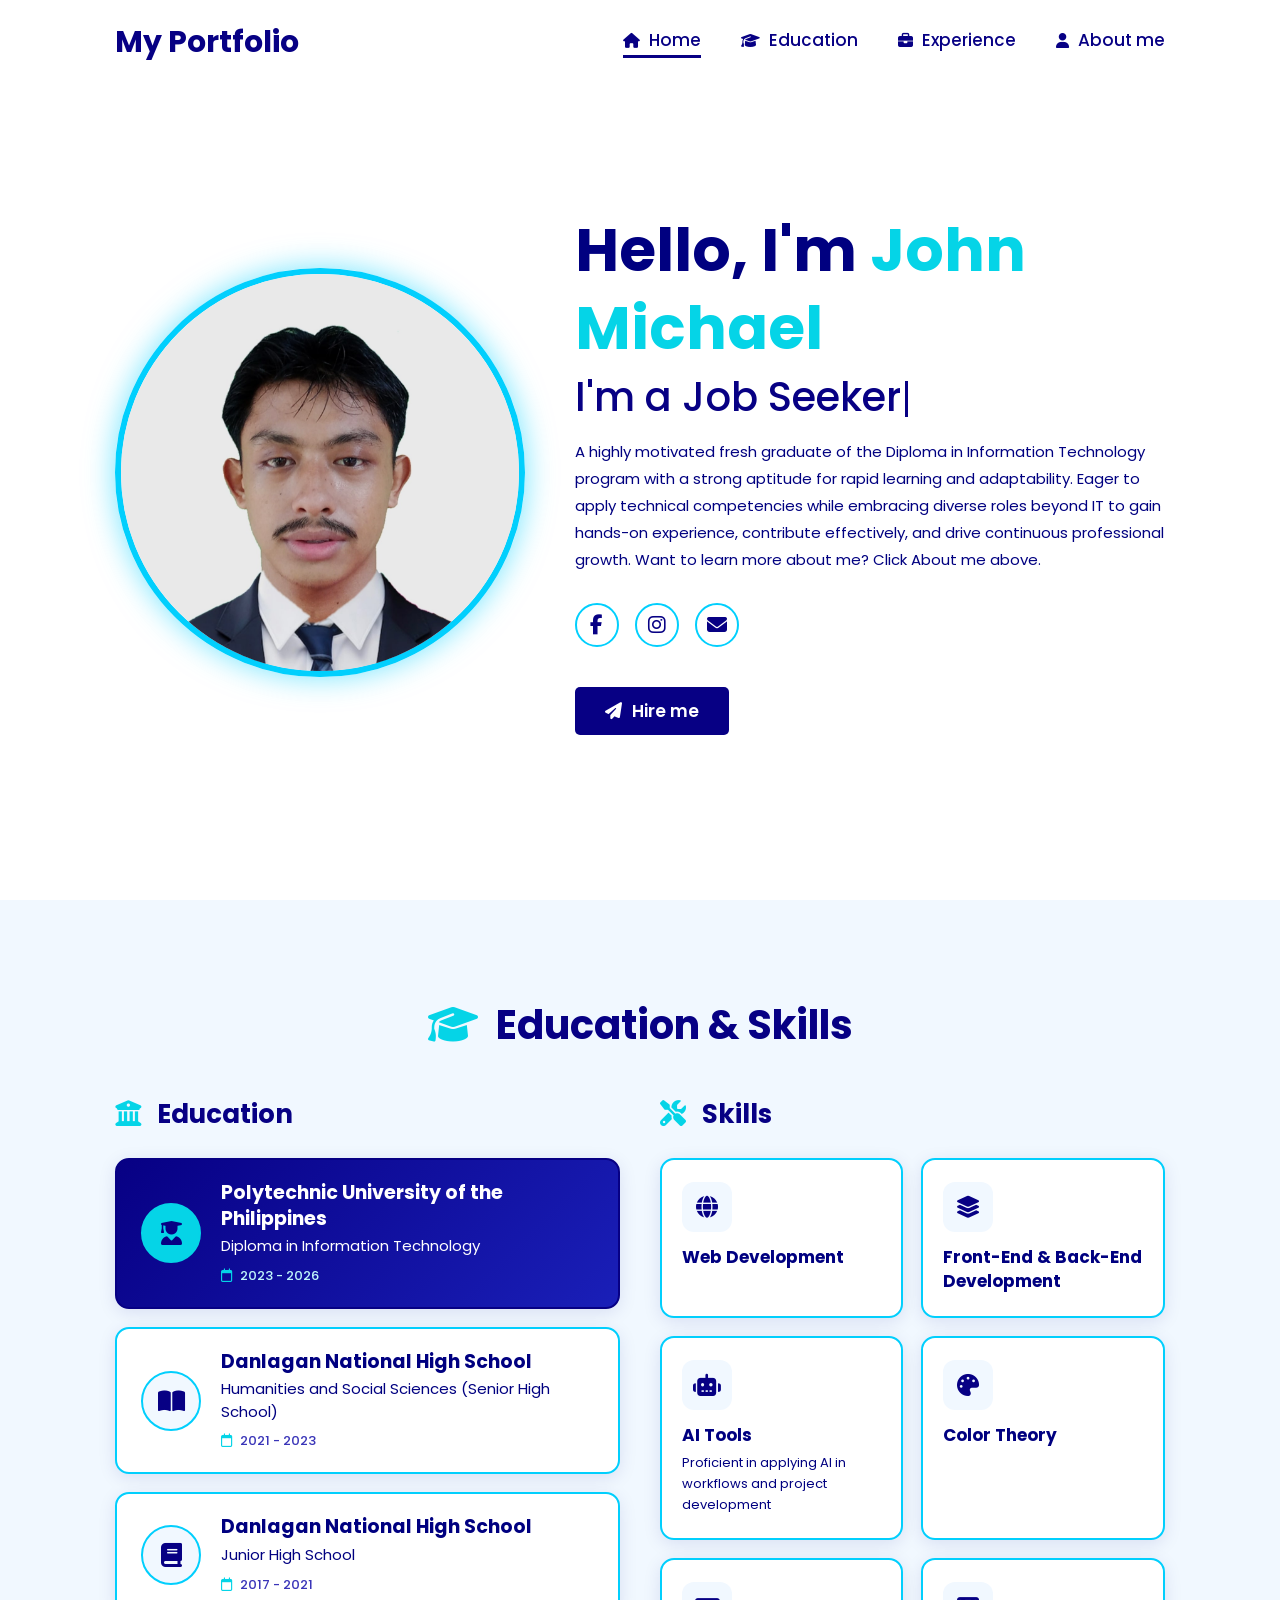
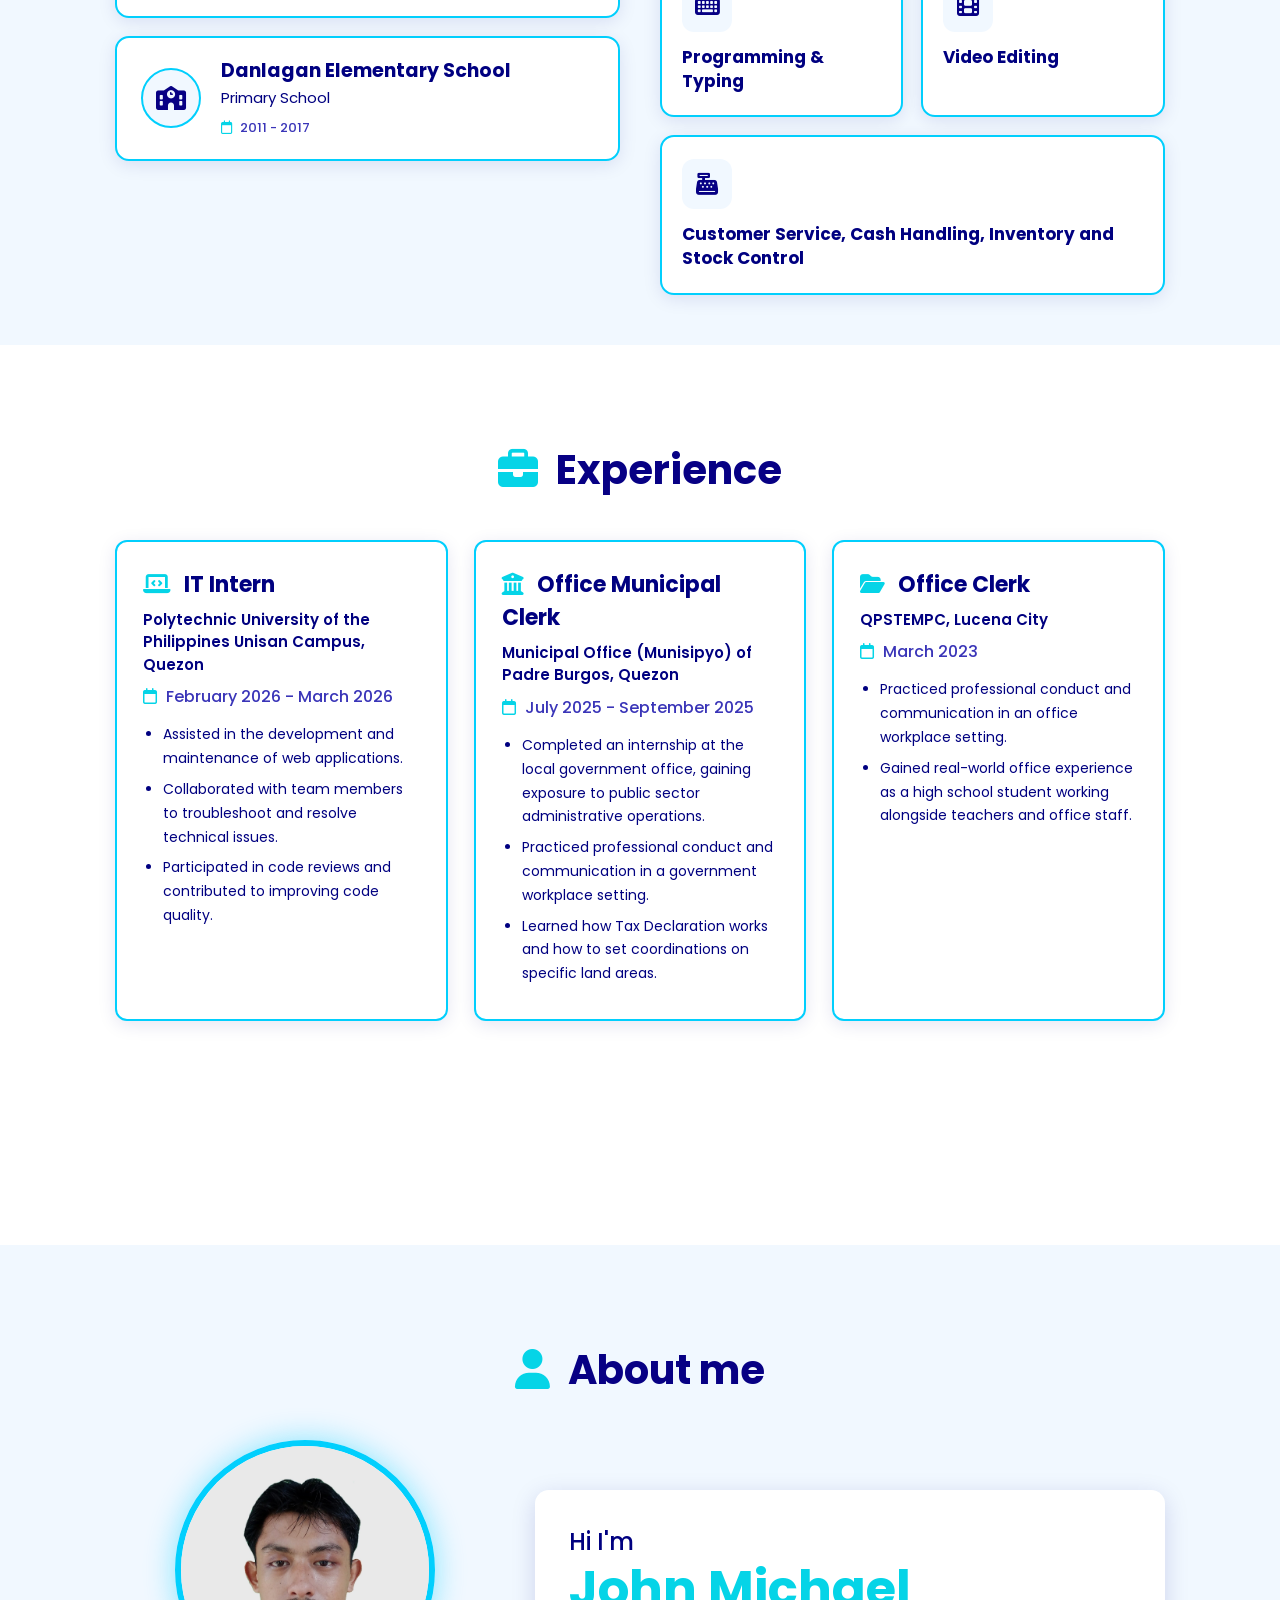
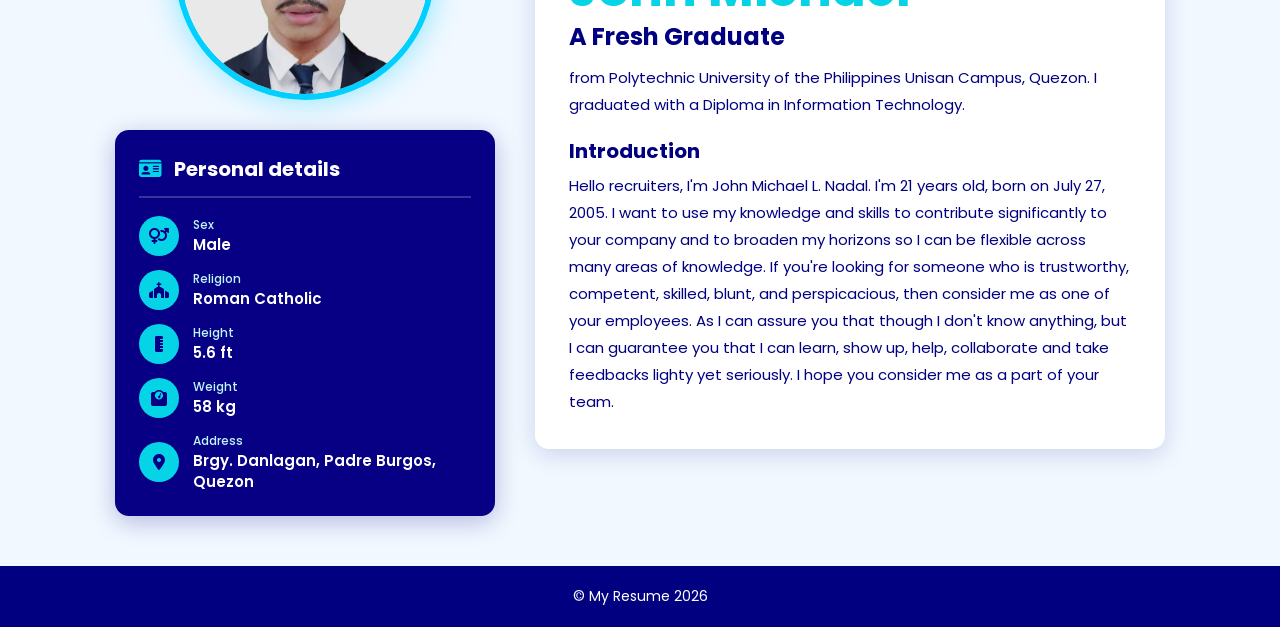
==== index.html @ 3a0de30f "Update resume" ====
<!DOCTYPE html>
<html lang="en">
<head>
    <meta charset="UTF-8">
    <meta name="viewport" content="width=device-width, initial-scale=1.0">
    <meta name="description" content="Resume and portfolio of John Michael L. Nadal, Diploma in Information Technology graduate.">
    <title>John Michael Nadal | Resume</title>
    <link rel="stylesheet" href="https://cdnjs.cloudflare.com/ajax/libs/font-awesome/6.7.2/css/all.min.css">
    <link rel="stylesheet" href="resume.css">
</head>
<body>
    <header id="header">
        <a href="#home" class="logo">My Portfolio</a>
        <button class="menu-toggle" id="menuToggle" type="button" aria-label="Toggle navigation" aria-expanded="false" aria-controls="nav">
            <i class="fa-solid fa-bars"></i>
        </button>
        <nav id="nav">
            <a href="#home" class="active"><i class="fa-solid fa-house"></i> Home</a>
            <a href="#education"><i class="fa-solid fa-graduation-cap"></i> Education</a>
            <a href="#experience"><i class="fa-solid fa-briefcase"></i> Experience</a>
            <a href="#about"><i class="fa-solid fa-user"></i> About me</a>
        </nav>
    </header>

    <main>
        <section id="home" class="resume">
            <div class="home-img">
                <img src="Michael.jpg" alt="Portrait of John Michael Nadal">
            </div>
            <div class="home-content">
                <h1>Hello, I'm <span>John Michael</span></h1>
                <h3 class="typing-text">I'm a <span id="typed"></span><span class="cursor"></span></h3>
                <p>A highly motivated fresh graduate of the Diploma in Information Technology program with a strong aptitude for rapid learning and adaptability. Eager to apply technical competencies while embracing diverse roles beyond IT to gain hands-on experience, contribute effectively, and drive continuous professional growth. Want to learn more about me? Click About me above.</p>
                <div class="social-icons">
                    <a href="#" aria-label="Facebook"><i class="fa-brands fa-facebook-f"></i></a>
                    <a href="#" aria-label="Instagram"><i class="fa-brands fa-instagram"></i></a>
                    <a href="https://mail.google.com/mail/?view=cm&to=michaelnadal27rocket@gmail.com" target="_blank" rel="noopener" aria-label="Email"><i class="fa-solid fa-envelope"></i></a>
                </div>
                <a href="https://mail.google.com/mail/?view=cm&to=michaelnadal27rocket@gmail.com" target="_blank" rel="noopener" class="btn"><i class="fa-solid fa-paper-plane"></i> Hire me</a>
            </div>
        </section>

        <section id="education" class="education">
            <h2 class="section-title reveal"><i class="fa-solid fa-graduation-cap"></i> Education &amp; Skills</h2>
            <div class="edu-skills">
                <div class="edu-col">
                    <h3 class="col-title reveal"><i class="fa-solid fa-building-columns"></i> Education</h3>
                    <div class="edu-list">
                        <article class="edu-card featured reveal">
                            <div class="edu-icon"><i class="fa-solid fa-user-graduate"></i></div>
                            <div class="edu-info">
                                <h4>Polytechnic University of the Philippines</h4>
                                <p>Diploma in Information Technology</p>
                                <span class="date"><i class="fa-regular fa-calendar"></i> 2023 - 2026</span>
                            </div>
                        </article>
                        <article class="edu-card reveal">
                            <div class="edu-icon"><i class="fa-solid fa-book-open"></i></div>
                            <div class="edu-info">
                                <h4>Danlagan National High School</h4>
                                <p>Humanities and Social Sciences (Senior High School)</p>
                                <span class="date"><i class="fa-regular fa-calendar"></i> 2021 - 2023</span>
                            </div>
                        </article>
                        <article class="edu-card reveal">
                            <div class="edu-icon"><i class="fa-solid fa-book"></i></div>
                            <div class="edu-info">
                                <h4>Danlagan National High School</h4>
                                <p>Junior High School</p>
                                <span class="date"><i class="fa-regular fa-calendar"></i> 2017 - 2021</span>
                            </div>
                        </article>
                        <article class="edu-card reveal">
                            <div class="edu-icon"><i class="fa-solid fa-school"></i></div>
                            <div class="edu-info">
                                <h4>Danlagan Elementary School</h4>
                                <p>Primary School</p>
                                <span class="date"><i class="fa-regular fa-calendar"></i> 2011 - 2017</span>
                            </div>
                        </article>
                    </div>
                </div>
                <div class="skill-col">
                    <h3 class="col-title reveal"><i class="fa-solid fa-screwdriver-wrench"></i> Skills</h3>
                    <div class="skill-grid">
                        <div class="skill-card reveal">
                            <div class="skill-icon"><i class="fa-solid fa-globe"></i></div>
                            <div><h4>Web Development</h4></div>
                        </div>
                        <div class="skill-card reveal">
                            <div class="skill-icon"><i class="fa-solid fa-layer-group"></i></div>
                            <div><h4>Front-End &amp; Back-End Development</h4></div>
                        </div>
                        <div class="skill-card reveal">
                            <div class="skill-icon"><i class="fa-solid fa-robot"></i></div>
                            <div><h4>AI Tools</h4><p>Proficient in applying AI in workflows and project development</p></div>
                        </div>
                        <div class="skill-card reveal">
                            <div class="skill-icon"><i class="fa-solid fa-palette"></i></div>
                            <div><h4>Color Theory</h4></div>
                        </div>
                        <div class="skill-card reveal">
                            <div class="skill-icon"><i class="fa-solid fa-keyboard"></i></div>
                            <div><h4>Programming &amp; Typing</h4></div>
                        </div>
                        <div class="skill-card reveal">
                            <div class="skill-icon"><i class="fa-solid fa-film"></i></div>
                            <div><h4>Video Editing</h4></div>
                        </div>
                        <div class="skill-card wide reveal">
                            <div class="skill-icon"><i class="fa-solid fa-cash-register"></i></div>
                            <div><h4>Customer Service, Cash Handling, Inventory and Stock Control</h4></div>
                        </div>
                    </div>
                </div>
            </div>
        </section>

        <section id="experience" class="experience">
            <h2 class="section-title reveal"><i class="fa-solid fa-briefcase"></i> Experience</h2>
            <div class="job-grid">
                <article class="job reveal">
                    <h3><i class="fa-solid fa-laptop-code"></i> IT Intern</h3>
                    <p class="place">Polytechnic University of the Philippines Unisan Campus, Quezon</p>
                    <p class="date"><i class="fa-regular fa-calendar"></i> February 2026 - March 2026</p>
                    <ul>
                        <li>Assisted in the development and maintenance of web applications.</li>
                        <li>Collaborated with team members to troubleshoot and resolve technical issues.</li>
                        <li>Participated in code reviews and contributed to improving code quality.</li>
                    </ul>
                </article>
                <article class="job reveal">
                    <h3><i class="fa-solid fa-building-columns"></i> Office Municipal Clerk</h3>
                    <p class="place">Municipal Office (Munisipyo) of Padre Burgos, Quezon</p>
                    <p class="date"><i class="fa-regular fa-calendar"></i> July 2025 - September 2025</p>
                    <ul>
                        <li>Completed an internship at the local government office, gaining exposure to public sector administrative operations.</li>
                        <li>Practiced professional conduct and communication in a government workplace setting.</li>
                        <li>Learned how Tax Declaration works and how to set coordinations on specific land areas.</li>
                    </ul>
                </article>
                <article class="job reveal">
                    <h3><i class="fa-solid fa-folder-open"></i> Office Clerk</h3>
                    <p class="place">QPSTEMPC, Lucena City</p>
                    <p class="date"><i class="fa-regular fa-calendar"></i> March 2023</p>
                    <ul>
                        <li>Practiced professional conduct and communication in an office workplace setting.</li>
                        <li>Gained real-world office experience as a high school student working alongside teachers and office staff.</li>
                    </ul>
                </article>
            </div>
        </section>

        <section id="about" class="about">
            <h2 class="section-title reveal"><i class="fa-solid fa-user"></i> About me</h2>
            <div class="about-container">
                <div class="about-side reveal">
                    <img src="Michael.jpg" alt="John Michael Nadal">
                    <div class="details">
                        <h4><i class="fa-solid fa-id-card"></i> Personal details</h4>
                        <ul class="detail-list">
                            <li><span class="d-icon"><i class="fa-solid fa-venus-mars"></i></span><span class="d-text"><span class="label">Sex</span><span class="value">Male</span></span></li>
                            <li><span class="d-icon"><i class="fa-solid fa-church"></i></span><span class="d-text"><span class="label">Religion</span><span class="value">Roman Catholic</span></span></li>
                            <li><span class="d-icon"><i class="fa-solid fa-ruler-vertical"></i></span><span class="d-text"><span class="label">Height</span><span class="value">5.6 ft</span></span></li>
                            <li><span class="d-icon"><i class="fa-solid fa-weight-scale"></i></span><span class="d-text"><span class="label">Weight</span><span class="value">58 kg</span></span></li>
                            <li><span class="d-icon"><i class="fa-solid fa-location-dot"></i></span><span class="d-text"><span class="label">Address</span><span class="value">Brgy. Danlagan, Padre Burgos, Quezon</span></span></li>
                        </ul>
                    </div>
                </div>
                <div class="info-box reveal">
                    <h2>Hi I'm</h2>
                    <h1>John Michael</h1>
                    <h3>A Fresh Graduate</h3>
                    <p>from Polytechnic University of the Philippines Unisan Campus, Quezon. I graduated with a Diploma in Information Technology.</p>
                    <h4>Introduction</h4>
                    <p>Hello recruiters, I'm John Michael L. Nadal. I'm 21 years old, born on July 27, 2005. I want to use my knowledge and skills to contribute significantly to your company and to broaden my horizons so I can be flexible across many areas of knowledge. If you're looking for someone who is trustworthy, competent, skilled, blunt, and perspicacious, then consider me as one of your employees. As I can assure you that though I don't know anything, but I can guarantee you that I can learn, show up, help, collaborate and take feedbacks lighty yet seriously. I hope you consider me as a part of your team.</p>
                </div>
            </div>
        </section>
    </main>

    <footer>
        <p>&copy; My Resume 2026</p>
    </footer>

    <button class="to-top" id="toTop" type="button" aria-label="Back to top"><i class="fa-solid fa-arrow-up"></i></button>

    <script src="index.js"></script>
</body>
</html>
---- resume.css ----
@import url('https://fonts.googleapis.com/css2?family=Poppins:ital,wght@0,400;0,500;0,600;0,700;1,400&display=swap');

:root {
    --navy: #070084;
    --text: navy;
    --cyan: #05d4e7;
    --ring: #01cffd;
    --white: #fff;
    --soft: #f1f8ff;
    --header-h: 7.5rem;
}

* {
    margin: 0;
    padding: 0;
    box-sizing: border-box;
    text-decoration: none;
    outline: none;
    font-family: 'Poppins', sans-serif;
}

html {
    font-size: 62.5%;
    scroll-behavior: smooth;
}

body {
    width: 100%;
    min-height: 100vh;
    overflow-x: hidden;
    background: var(--white);
    color: var(--text);
    font-size: 1.6rem;
}

img {
    max-width: 100%;
    display: block;
}

a:focus-visible,
button:focus-visible {
    outline: 3px solid var(--cyan);
    outline-offset: 3px;
}

header {
    position: fixed;
    top: 0;
    left: 0;
    width: 100%;
    padding: 2rem 9%;
    background: transparent;
    display: flex;
    justify-content: space-between;
    align-items: center;
    z-index: 100;
    transition: background 0.4s ease, box-shadow 0.4s ease, padding 0.4s ease;
}

header.scrolled {
    background: rgba(255, 255, 255, 0.92);
    backdrop-filter: blur(8px);
    -webkit-backdrop-filter: blur(8px);
    box-shadow: 0 2px 18px rgba(7, 0, 132, 0.15);
    padding: 1.4rem 9%;
}

.logo {
    color: var(--navy);
    font-size: 3rem;
    font-weight: 700;
    cursor: pointer;
    transition: transform 0.5s ease;
}

.logo:hover {
    transform: scale(1.1);
}

nav {
    display: flex;
    align-items: center;
}

nav a {
    font-size: 1.7rem;
    font-weight: 500;
    color: var(--navy);
    margin-left: 4rem;
    padding-bottom: 0.2rem;
    border-bottom: 3px solid transparent;
    transition: border-color 0.3s ease, color 0.3s ease, transform 0.3s ease;
}

nav a i {
    margin-right: 0.5rem;
    font-size: 1.5rem;
}

nav a:hover,
nav a.active {
    color: var(--navy);
    border-bottom: 3px solid var(--navy);
}

nav a:hover {
    transform: translateY(-2px);
}

.menu-toggle {
    display: none;
    background: transparent;
    border: 0.2rem solid var(--ring);
    border-radius: 0.8rem;
    width: 4.6rem;
    height: 4.6rem;
    font-size: 2.2rem;
    color: var(--navy);
    cursor: pointer;
    transition: background 0.3s ease, color 0.3s ease;
}

.menu-toggle i {
    font-family: 'Font Awesome 6 Free';
    font-weight: 900;
}

.menu-toggle:hover {
    background: var(--navy);
    color: var(--white);
}

section {
    padding: 5rem 9%;
    min-height: 100vh;
}

main section:not(.resume) {
    padding-top: calc(var(--header-h) + 2rem);
}

.section-title {
    font-size: 4rem;
    font-weight: 700;
    color: var(--navy);
    text-align: center;
    margin-bottom: 4rem;
}

.section-title i {
    color: var(--cyan);
    margin-right: 1rem;
}

.resume {
    display: flex;
    justify-content: center;
    align-items: center;
    gap: 5rem;
    background: var(--white);
    padding-top: calc(var(--header-h) + 2rem);
}

.resume .home-content h1 {
    font-size: 6rem;
    font-weight: 700;
    line-height: 1.3;
}

.resume .home-content h1 span {
    color: var(--cyan);
}

.home-content h3 {
    font-size: 4rem;
    font-weight: 500;
    margin-bottom: 1.1rem;
}

.home-content p {
    font-size: 1.5rem;
    line-height: 1.8;
    max-width: 60rem;
}

.home-content,
.home-img {
    animation: fadeUp 1s ease both;
}

.home-img {
    border-radius: 50%;
    flex-shrink: 0;
}

.home-img img {
    width: 32vw;
    max-width: 42rem;
    min-width: 22rem;
    aspect-ratio: 1 / 1;
    object-fit: cover;
    border-radius: 50%;
    border: 0.6rem solid var(--ring);
    box-shadow: 0 0 3rem rgba(1, 207, 253, 0.55);
    cursor: pointer;
    animation: float 4s ease-in-out infinite;
    transition: box-shadow 0.3s ease, transform 0.3s ease;
}

.home-img img:hover {
    box-shadow: 0 0 5rem rgba(7, 0, 132, 0.55);
}

.social-icons a {
    display: inline-flex;
    justify-content: center;
    align-items: center;
    width: 4.4rem;
    height: 4.4rem;
    background-color: transparent;
    border: 0.2rem solid var(--ring);
    font-size: 2rem;
    border-radius: 50%;
    margin: 3rem 1.2rem 3rem 0;
    transition: 0.3s ease;
    color: var(--navy);
}

.social-icons a:hover {
    background-color: var(--navy);
    color: var(--white);
    border: 0.2rem solid var(--navy);
    transform: scale(1.2);
}

.btn {
    display: inline-block;
    padding: 1.1rem 3rem;
    background: var(--navy);
    color: var(--white);
    font-size: 1.7rem;
    font-weight: 600;
    cursor: pointer;
    border-radius: 0.5rem;
    margin-top: 1rem;
    transition: 0.3s ease;
}

.btn i {
    margin-right: 0.6rem;
}

.btn:hover {
    background: var(--cyan);
    color: var(--navy);
    transform: scale(1.08);
}

.typing-text {
    font-size: 3.4rem;
    color: var(--navy);
    font-weight: 600;
    min-height: 5.2rem;
}

.typing-text span {
    color: var(--navy);
    font: inherit;
}

.typing-text .cursor {
    display: inline-block;
    width: 3px;
    height: 0.9em;
    margin-left: 4px;
    vertical-align: middle;
    background: var(--navy);
    animation: blink 0.7s steps(1) infinite;
}

.education {
    background: var(--soft);
}

.date {
    margin-top: 0.8rem;
    color: #3a35b8;
    font-weight: 500;
}

.date i {
    margin-right: 0.5rem;
    color: var(--cyan);
}

.edu-skills {
    display: grid;
    grid-template-columns: 1fr 1fr;
    gap: 4rem;
    max-width: 120rem;
    margin: 0 auto;
    align-items: start;
}

.col-title {
    font-size: 2.6rem;
    margin-bottom: 2.4rem;
    color: var(--navy);
}

.col-title i {
    color: var(--cyan);
    margin-right: 1rem;
}

.edu-list {
    display: flex;
    flex-direction: column;
    gap: 1.8rem;
}

.edu-card {
    display: flex;
    align-items: center;
    gap: 2rem;
    background: var(--white);
    border: 0.2rem solid var(--ring);
    border-radius: 1.4rem;
    padding: 2rem 2.4rem;
    box-shadow: 0 0.4rem 1.8rem rgba(7, 0, 132, 0.1);
    transition: transform 0.3s ease, box-shadow 0.3s ease;
}

.edu-card.featured {
    background: linear-gradient(135deg, var(--navy), #1a1fb8);
    border-color: var(--navy);
    color: var(--white);
}

.edu-icon {
    flex-shrink: 0;
    width: 6rem;
    height: 6rem;
    border-radius: 50%;
    display: flex;
    justify-content: center;
    align-items: center;
    font-size: 2.4rem;
    color: var(--navy);
    background: var(--soft);
    border: 0.2rem solid var(--ring);
}

.edu-card.featured .edu-icon {
    background: var(--cyan);
    border-color: var(--cyan);
    color: var(--navy);
}

.edu-info h4 {
    font-size: 1.9rem;
    line-height: 1.35;
    margin-bottom: 0.4rem;
}

.edu-info p {
    font-size: 1.5rem;
    line-height: 1.5;
}

.edu-info .date {
    display: inline-block;
    margin-top: 0.8rem;
    font-size: 1.3rem;
}

.edu-card.featured .edu-info .date {
    color: #bff6fb;
}

.edu-card:hover,
.skill-card:hover {
    box-shadow: 0 1rem 2.8rem rgba(7, 0, 132, 0.25);
}

.edu-card.reveal.visible:hover {
    transform: translateX(0.8rem);
}

.skill-grid {
    display: grid;
    grid-template-columns: 1fr 1fr;
    gap: 1.8rem;
}

.skill-card {
    background: var(--white);
    border: 0.2rem solid var(--ring);
    border-radius: 1.4rem;
    padding: 2.2rem 2rem;
    box-shadow: 0 0.4rem 1.8rem rgba(7, 0, 132, 0.1);
    transition: transform 0.3s ease, box-shadow 0.3s ease, background 0.3s ease, color 0.3s ease;
}

.skill-card.wide {
    grid-column: 1 / -1;
}

.skill-icon {
    width: 5rem;
    height: 5rem;
    border-radius: 1.2rem;
    display: flex;
    justify-content: center;
    align-items: center;
    font-size: 2.2rem;
    color: var(--navy);
    background: var(--soft);
    margin-bottom: 1.4rem;
    transition: background 0.3s ease, color 0.3s ease;
}

.skill-card h4 {
    font-size: 1.7rem;
    line-height: 1.4;
}

.skill-card p {
    margin-top: 0.6rem;
    font-size: 1.3rem;
    line-height: 1.6;
}

.skill-card:hover .skill-icon {
    background: var(--navy);
    color: var(--cyan);
}

.skill-card.reveal.visible:hover {
    transform: translateY(-0.6rem);
}

.experience {
    background: var(--white);
}

.job-grid {
    display: grid;
    grid-template-columns: repeat(auto-fit, minmax(30rem, 1fr));
    gap: 2.6rem;
    max-width: 120rem;
    margin: 0 auto;
}

.job {
    background: var(--white);
    border: 0.2rem solid var(--ring);
    border-radius: 1.2rem;
    padding: 2.6rem;
    box-shadow: 0 0.4rem 1.8rem rgba(7, 0, 132, 0.1);
    transition: transform 0.3s ease, box-shadow 0.3s ease, background 0.3s ease;
}

.job:hover {
    transform: translateY(-0.8rem);
    box-shadow: 0 1rem 2.8rem rgba(7, 0, 132, 0.25);
}

.job h3 {
    font-size: 2.2rem;
    margin-bottom: 0.8rem;
}

.job h3 i {
    color: var(--cyan);
    margin-right: 0.8rem;
}

.job .place {
    font-size: 1.5rem;
    font-weight: 600;
    line-height: 1.5;
}

.job ul {
    margin-top: 1.4rem;
    padding-left: 2rem;
}

.job li {
    font-size: 1.4rem;
    line-height: 1.7;
    margin-bottom: 0.7rem;
}

.about {
    background: var(--soft);
}

.about-container {
    display: grid;
    grid-template-columns: minmax(28rem, 38rem) 1fr;
    gap: 4rem;
    align-items: start;
    max-width: 115rem;
    margin: 0 auto;
}

.about-side {
    display: flex;
    flex-direction: column;
    align-items: center;
    gap: 3rem;
}

.about-side > img {
    width: 100%;
    max-width: 26rem;
    aspect-ratio: 1 / 1;
    object-fit: cover;
    border-radius: 50%;
    border: 0.6rem solid var(--ring);
    box-shadow: 0 0 3rem rgba(1, 207, 253, 0.45);
    transition: transform 0.4s ease;
}

.about-side > img:hover {
    transform: rotate(-4deg) scale(1.04);
}

.details {
    width: 100%;
    background: var(--navy);
    color: var(--white);
    border-radius: 1.4rem;
    padding: 2.4rem;
    box-shadow: 0 0.6rem 2.4rem rgba(7, 0, 132, 0.25);
}

.details h4 {
    font-size: 2rem;
    margin-bottom: 1.8rem;
    padding-bottom: 1.2rem;
    border-bottom: 0.2rem solid rgba(255, 255, 255, 0.2);
}

.details h4 i {
    color: var(--cyan);
    margin-right: 0.8rem;
}

.detail-list {
    list-style: none;
    display: flex;
    flex-direction: column;
    gap: 1.4rem;
}

.detail-list li {
    display: flex;
    align-items: center;
    gap: 1.4rem;
}

.detail-list .d-icon {
    flex-shrink: 0;
    width: 4rem;
    height: 4rem;
    border-radius: 50%;
    display: flex;
    justify-content: center;
    align-items: center;
    font-size: 1.6rem;
    background: var(--cyan);
    color: var(--navy);
    transition: transform 0.3s ease;
}

.detail-list li:hover .d-icon {
    transform: scale(1.15) rotate(8deg);
}

.detail-list .d-text {
    display: flex;
    flex-direction: column;
    min-width: 0;
}

.detail-list .label {
    font-size: 1.2rem;
    color: #bff6fb;
    font-weight: 500;
}

.detail-list .value {
    font-size: 1.5rem;
    font-weight: 600;
    line-height: 1.4;
}

.info-box {
    margin-top: 5rem;
    background-color: white;
    border-radius: 1.4rem;
    padding: 3.4rem;
    box-shadow: 0 0.6rem 2.4rem rgba(7, 0, 132, 0.15);
}

.info-box h2 {
    font-size: 2.4rem;
    font-weight: 500;
}

.info-box h1 {
    font-size: 5rem;
    line-height: 1.2;
    color: var(--cyan);
}

.info-box h3 {
    font-size: 2.4rem;
    margin-bottom: 1rem;
}

.info-box h4 {
    font-size: 2rem;
    margin: 1.8rem 0 0.6rem;
}

.info-box p {
    font-size: 1.5rem;
    line-height: 1.8;
}

footer {
    position: relative;
    width: 100%;
    padding: 2rem;
    font-size: 1.4rem;
    color: var(--white);
    background-color: navy;
    text-align: center;
}

.to-top {
    position: fixed;
    right: 2.4rem;
    bottom: 2.4rem;
    width: 4.8rem;
    height: 4.8rem;
    border: 0;
    border-radius: 50%;
    background: var(--navy);
    color: var(--white);
    font-size: 1.8rem;
    cursor: pointer;
    opacity: 0;
    visibility: hidden;
    transform: translateY(2rem);
    transition: opacity 0.3s ease, transform 0.3s ease, visibility 0.3s ease, background 0.3s ease, color 0.3s ease;
    z-index: 90;
}

.to-top i {
    font-family: 'Font Awesome 6 Free';
    font-weight: 900;
}

.to-top.show {
    opacity: 1;
    visibility: visible;
    transform: translateY(0);
}

.to-top:hover {
    background: var(--cyan);
    color: var(--navy);
}

.reveal {
    opacity: 0;
    transform: translateY(3rem);
    transition: opacity 0.7s ease, transform 0.7s ease;
}

.reveal.visible {
    opacity: 1;
    transform: translateY(0);
}

.job.reveal.visible:hover {
    transform: translateY(-0.8rem);
}

@keyframes blink {
    0%, 50% {
        opacity: 1;
    }
    50.01%, 100% {
        opacity: 0;
    }
}

@keyframes float {
    0%, 100% {
        transform: translateY(0);
    }
    50% {
        transform: translateY(-1.2rem);
    }
}

@keyframes fadeUp {
    from {
        opacity: 0;
        transform: translateY(3rem);
    }
    to {
        opacity: 1;
        transform: translateY(0);
    }
}

@media (max-width: 1200px) {
    header,
    header.scrolled {
        padding-left: 5%;
        padding-right: 5%;
    }

    section {
        padding-left: 5%;
        padding-right: 5%;
    }

    .resume .home-content h1 {
        font-size: 5rem;
    }

    .home-content h3,
    .typing-text {
        font-size: 3rem;
    }
}

@media (max-width: 995px) {
    :root {
        --header-h: 7rem;
    }

    header {
        padding: 1.5rem 5%;
    }

    .logo {
        font-size: 2.5rem;
    }

    .menu-toggle {
        display: inline-flex;
        align-items: center;
        justify-content: center;
    }

    nav {
        position: absolute;
        top: 100%;
        left: 0;
        width: 100%;
        flex-direction: column;
        align-items: stretch;
        background: rgba(255, 255, 255, 0.98);
        box-shadow: 0 1.2rem 1.8rem rgba(7, 0, 132, 0.18);
        max-height: 0;
        overflow: hidden;
        opacity: 0;
        transition: max-height 0.4s ease, opacity 0.3s ease;
    }

    nav.open {
        max-height: 30rem;
        opacity: 1;
    }

    nav a {
        margin: 0;
        padding: 1.6rem 5%;
        font-size: 1.7rem;
        border-bottom: 1px solid rgba(7, 0, 132, 0.1);
        border-left: 0.5rem solid transparent;
    }

    nav a:hover,
    nav a.active {
        border-bottom: 1px solid rgba(7, 0, 132, 0.1);
        border-left: 0.5rem solid var(--navy);
        background: var(--soft);
    }

    nav a:hover {
        transform: none;
    }

    .resume {
        flex-direction: column;
        text-align: center;
        gap: 2rem;
    }

    .resume .home-content h1 {
        font-size: 4rem;
    }

    .home-content h3,
    .typing-text {
        font-size: 2.5rem;
        min-height: 3.6rem;
    }

    .home-content p {
        font-size: 1.4rem;
        margin: 0 auto;
    }

    .home-img img {
        width: 45vw;
    }

    .section-title {
        font-size: 3.2rem;
    }
}

@media (max-width: 600px) {
    header {
        padding: 1.2rem 4%;
    }

    .logo {
        font-size: 2.2rem;
    }

    section {
        padding: 4rem 5%;
    }

    main section:not(.resume),
    .resume {
        padding-top: calc(var(--header-h) + 1rem);
    }

    .resume .home-content h1 {
        font-size: 3rem;
    }

    .home-content h3,
    .typing-text {
        font-size: 2rem;
        min-height: 3rem;
    }

    .home-content p {
        font-size: 1.3rem;
    }

    .home-img img {
        width: 58vw;
    }

    .social-icons a {
        width: 3.8rem;
        height: 3.8rem;
        font-size: 1.6rem;
        margin: 2rem 0.8rem;
    }

    .btn {
        font-size: 1.5rem;
        padding: 0.9rem 2.5rem;
    }

    .section-title {
        font-size: 2.6rem;
        margin-bottom: 2.6rem;
    }

    .job {
        padding: 2rem;
    }

    .job h3 {
        font-size: 1.9rem;
    }

    .job-grid {
        grid-template-columns: 1fr;
    }

    .info-box {
        padding: 2.2rem;
    }

    .info-box h1 {
        font-size: 3.6rem;
    }

    .info-box h2,
    .info-box h3 {
        font-size: 2rem;
    }

    .info-box p {
        font-size: 1.35rem;
    }

    .to-top {
        right: 1.4rem;
        bottom: 1.4rem;
        width: 4.2rem;
        height: 4.2rem;
    }
}

@media (max-width: 995px) {
    .edu-skills {
        grid-template-columns: 1fr;
        gap: 4rem;
    }

    .col-title {
        text-align: center;
    }

    .about-container {
        grid-template-columns: 1fr;
        gap: 3rem;
    }

    .about-side {
        max-width: 46rem;
        margin: 0 auto;
        width: 100%;
    }

    .info-box {
        text-align: center;
    }
}

@media (max-width: 600px) {
    .col-title {
        font-size: 2.2rem;
    }

    .edu-card {
        padding: 1.6rem;
        gap: 1.4rem;
    }

    .edu-icon {
        width: 4.8rem;
        height: 4.8rem;
        font-size: 2rem;
    }

    .edu-info h4 {
        font-size: 1.6rem;
    }

    .edu-info p {
        font-size: 1.3rem;
    }

    .skill-grid {
        grid-template-columns: 1fr;
    }

    .skill-card {
        display: flex;
        align-items: center;
        gap: 1.4rem;
        padding: 1.6rem;
    }

    .skill-icon {
        flex-shrink: 0;
        margin-bottom: 0;
        width: 4.4rem;
        height: 4.4rem;
        font-size: 2rem;
    }

    .skill-card h4 {
        font-size: 1.5rem;
    }

    .skill-card p {
        font-size: 1.2rem;
    }

    .about-side > img {
        max-width: 22rem;
    }

    .details {
        padding: 2rem 1.6rem;
    }
}

@media (max-width: 360px) {
    .resume .home-content h1 {
        font-size: 2.6rem;
    }

    .logo {
        font-size: 1.9rem;
    }
}

@media (prefers-reduced-motion: reduce) {
    html {
        scroll-behavior: auto;
    }

    *,
    *::before,
    *::after {
        animation-duration: 0.01ms !important;
        animation-iteration-count: 1 !important;
        transition-duration: 0.01ms !important;
    }

    .reveal {
        opacity: 1;
        transform: none;
    }
}
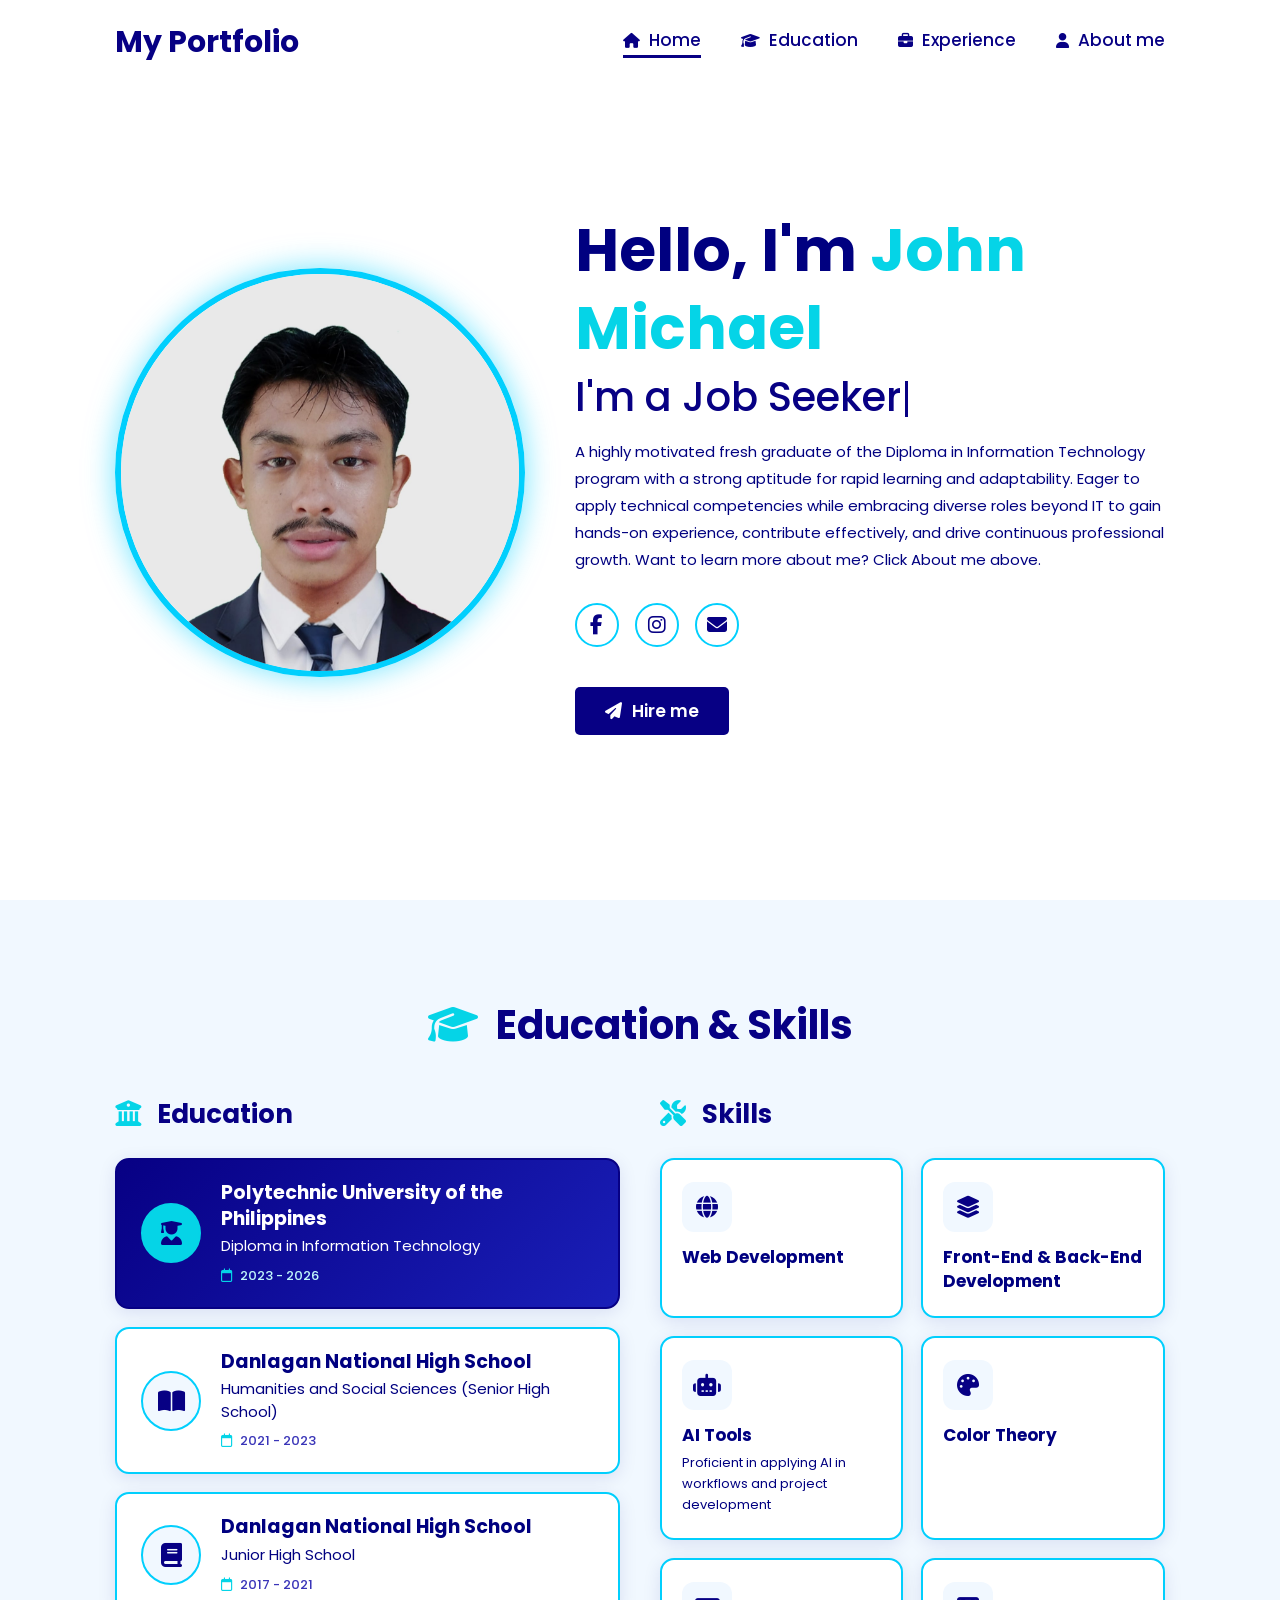
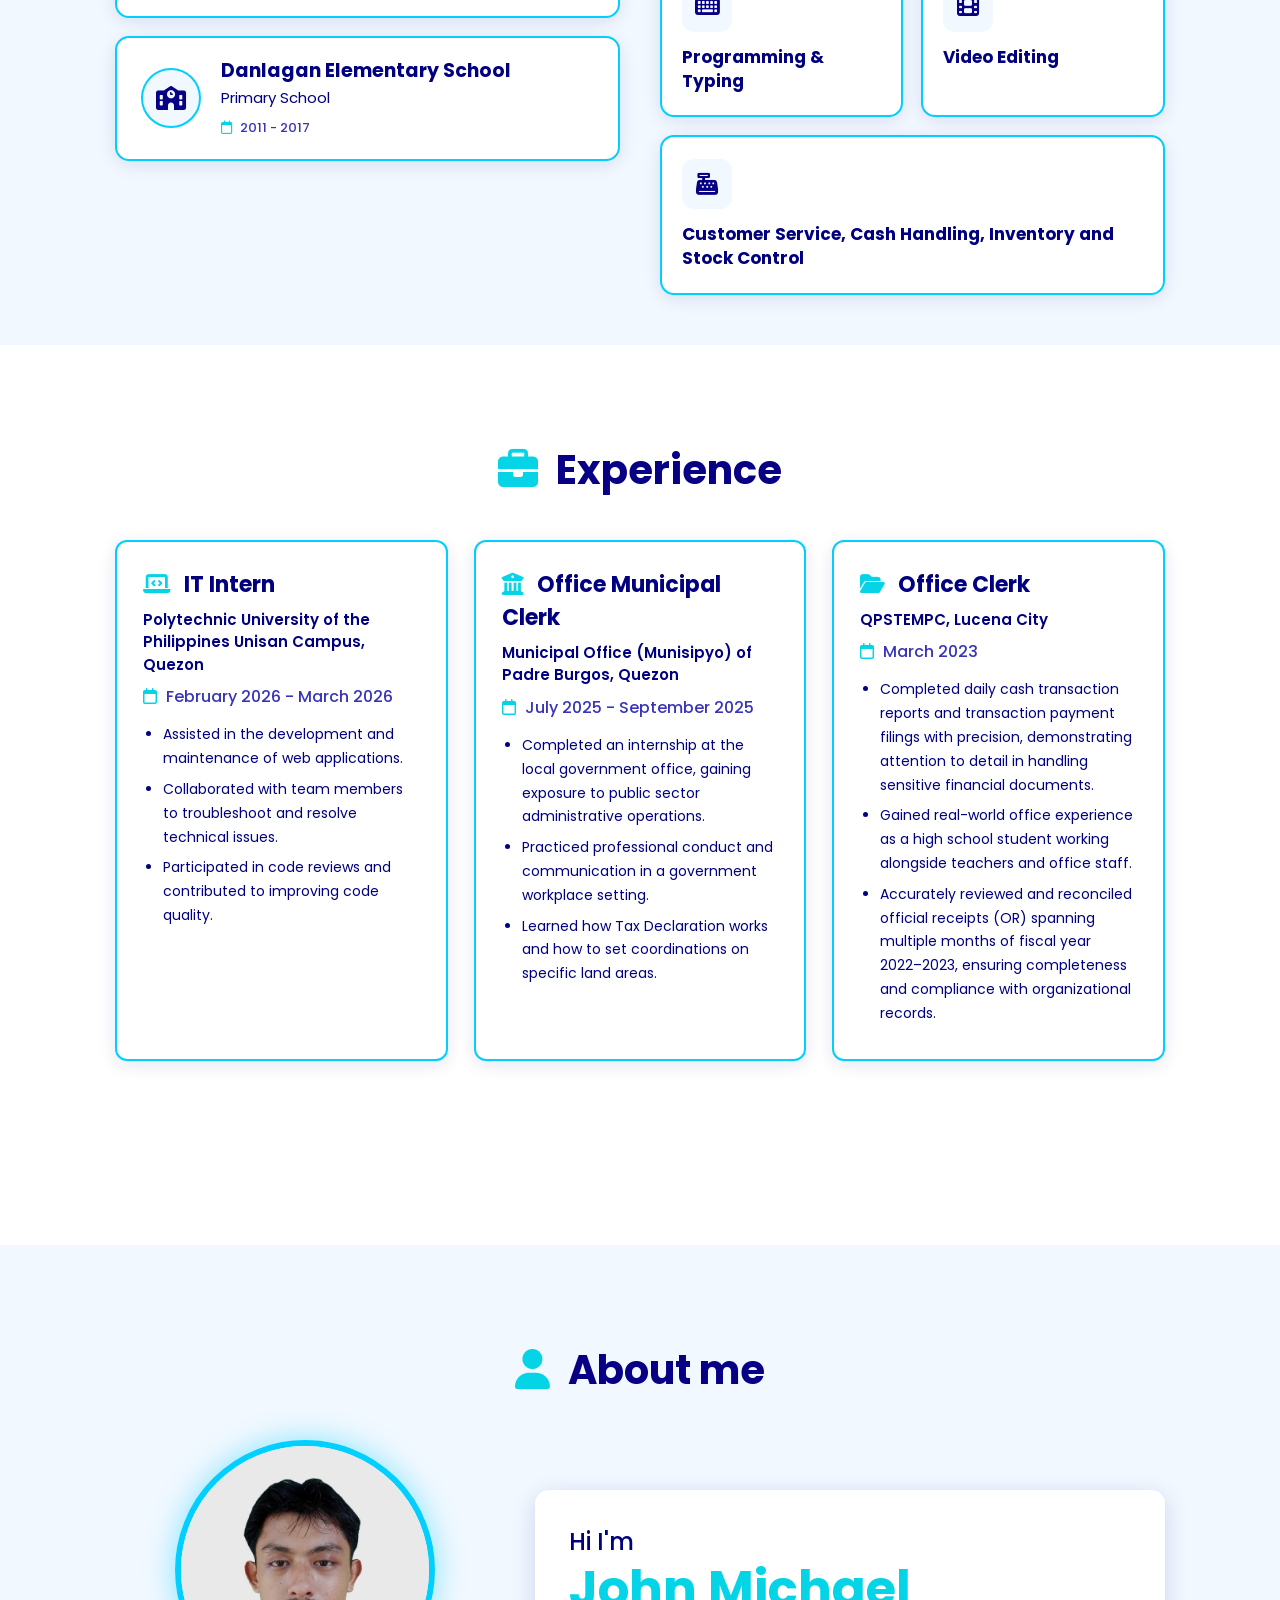
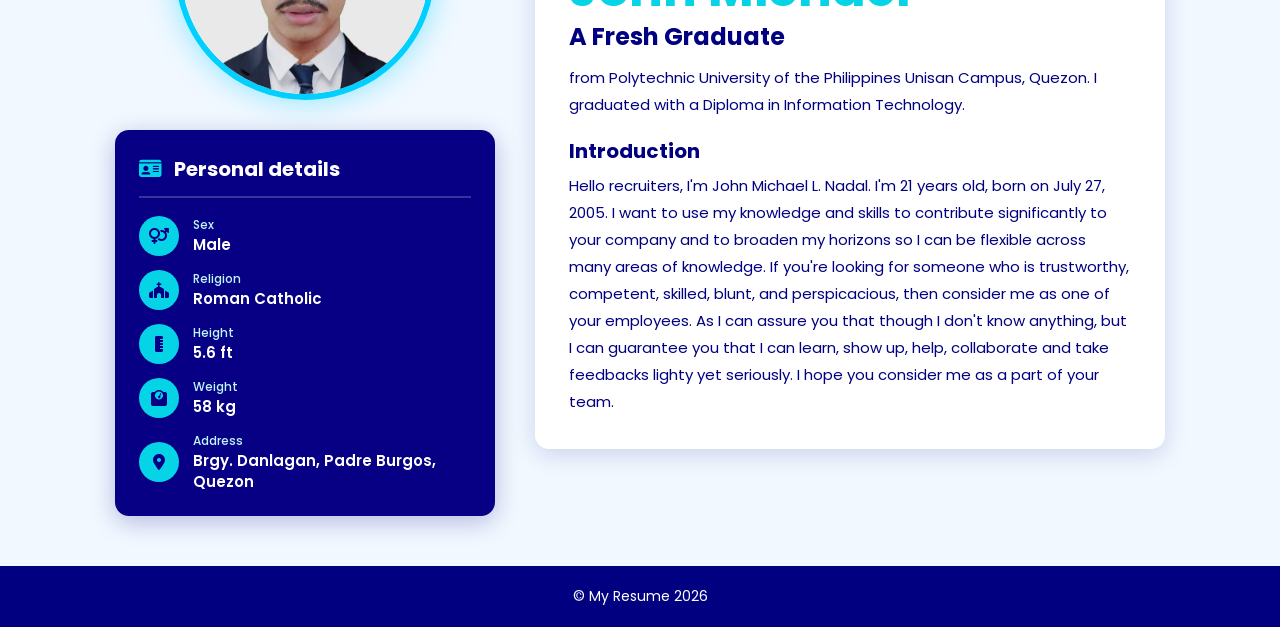
==== commit 9f890183: "Updated resume" ====
--- a/index.html
+++ b/index.html
@@ -144,8 +144,9 @@
                     <p class="place">QPSTEMPC, Lucena City</p>
                     <p class="date"><i class="fa-regular fa-calendar"></i> March 2023</p>
                     <ul>
-                        <li>Practiced professional conduct and communication in an office workplace setting.</li>
+                        <li>Completed daily cash transaction reports and transaction payment filings with precision, demonstrating attention to detail in handling sensitive financial documents.</li>
                         <li>Gained real-world office experience as a high school student working alongside teachers and office staff.</li>
+                        <li>Accurately reviewed and reconciled official receipts (OR) spanning multiple months of fiscal year 2022–2023, ensuring completeness and compliance with organizational records.</li>
                     </ul>
                 </article>
             </div>
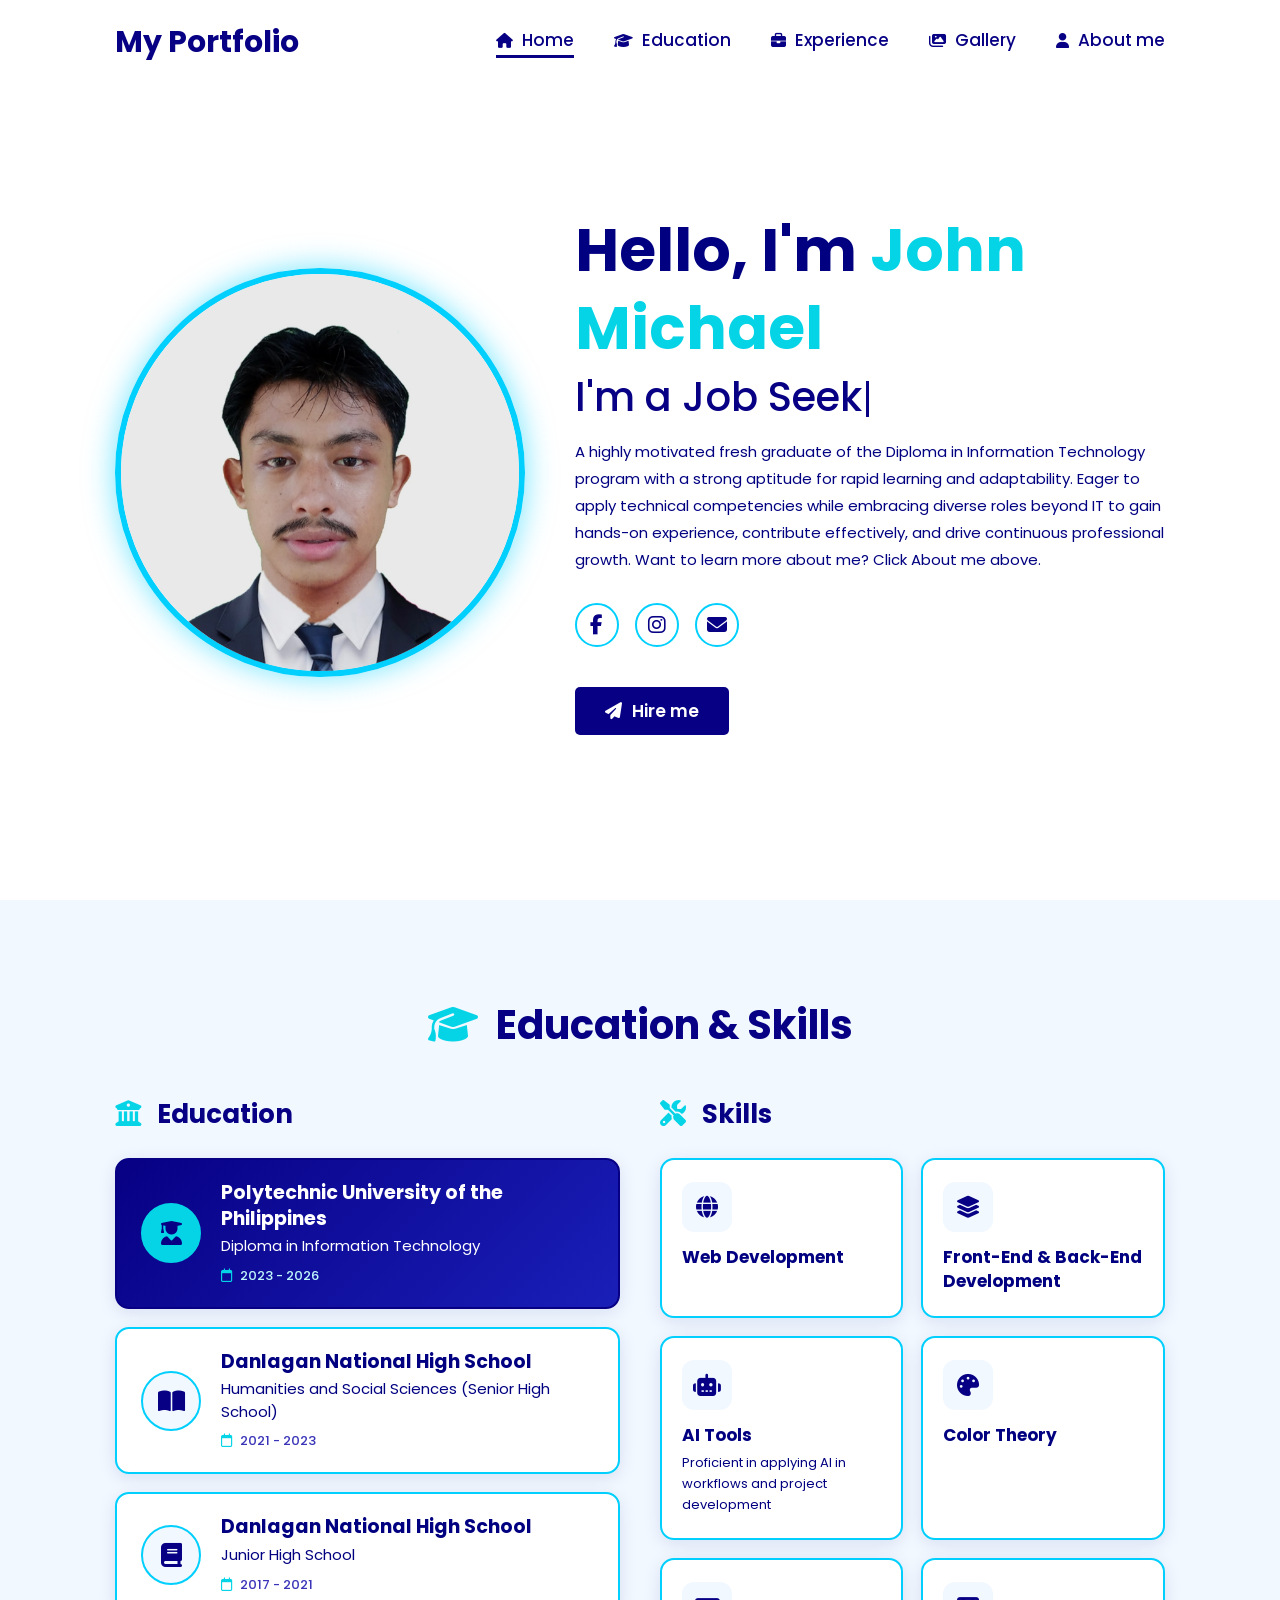
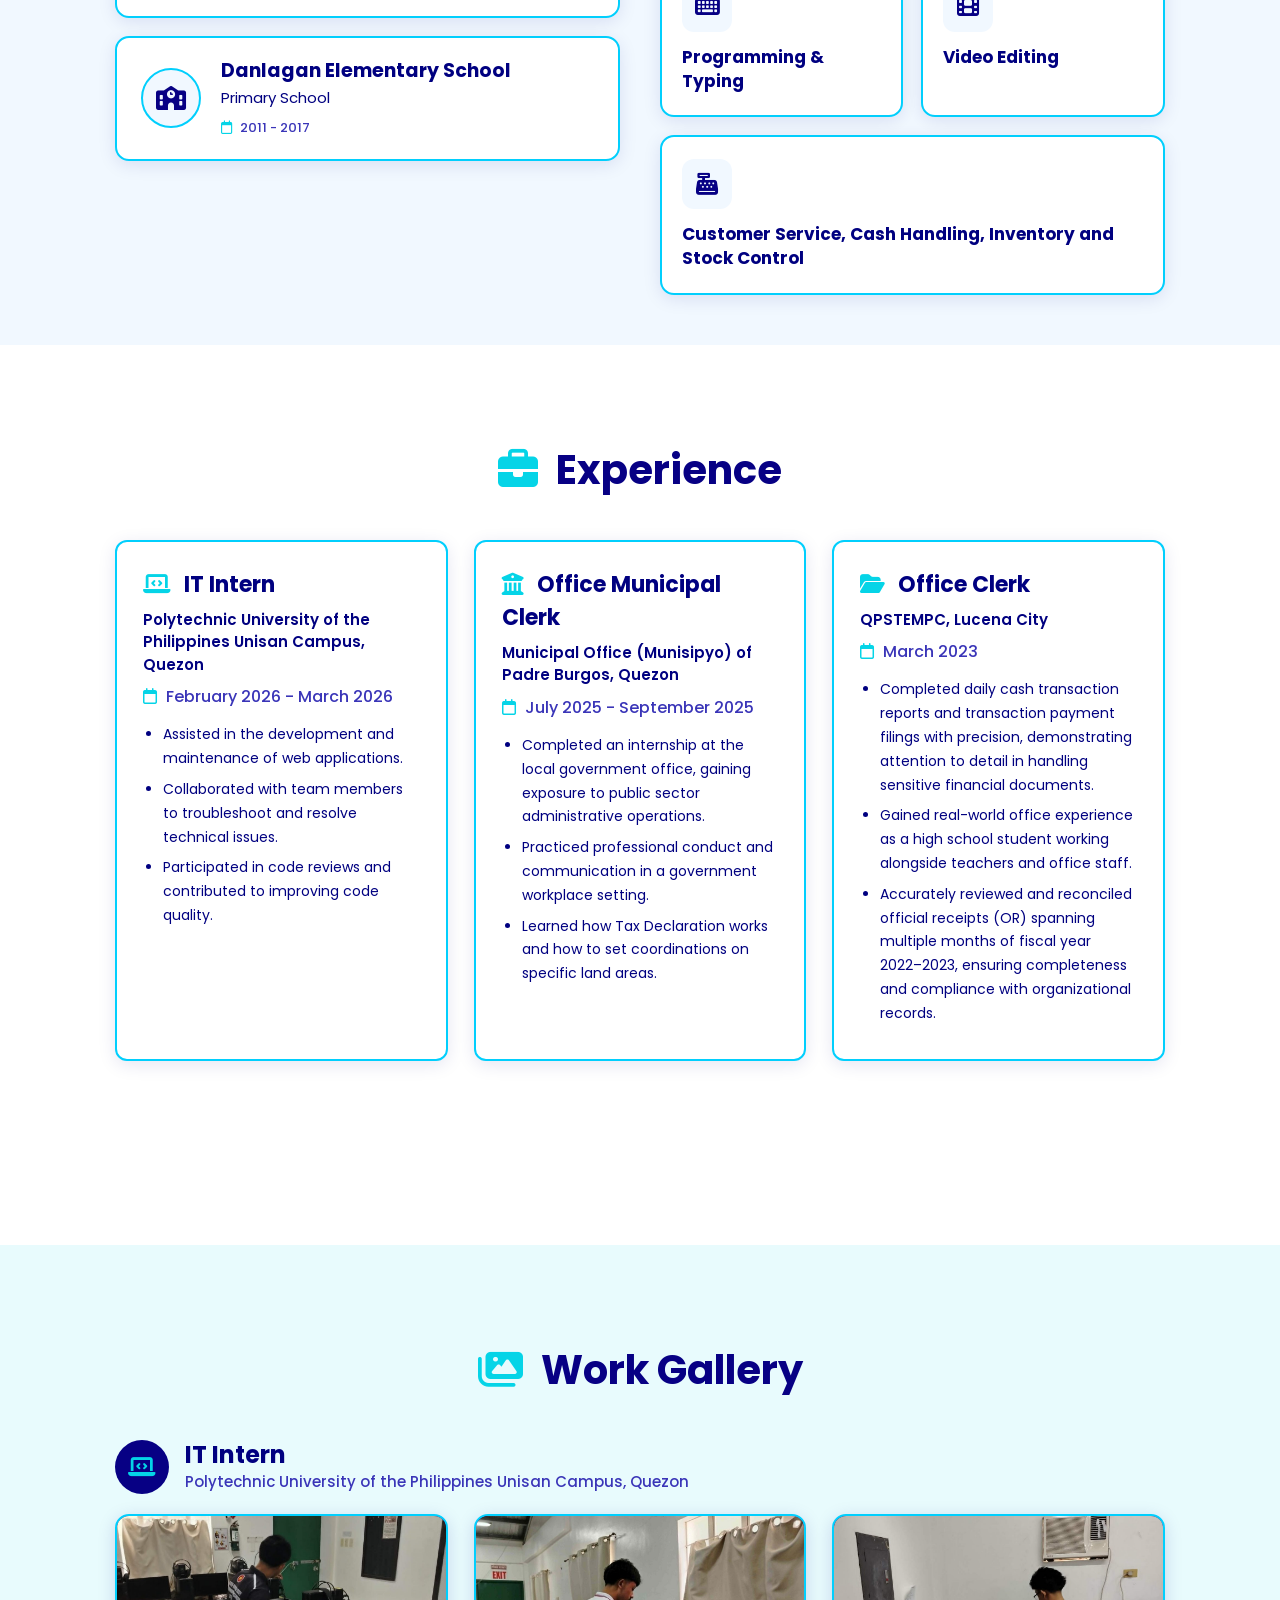
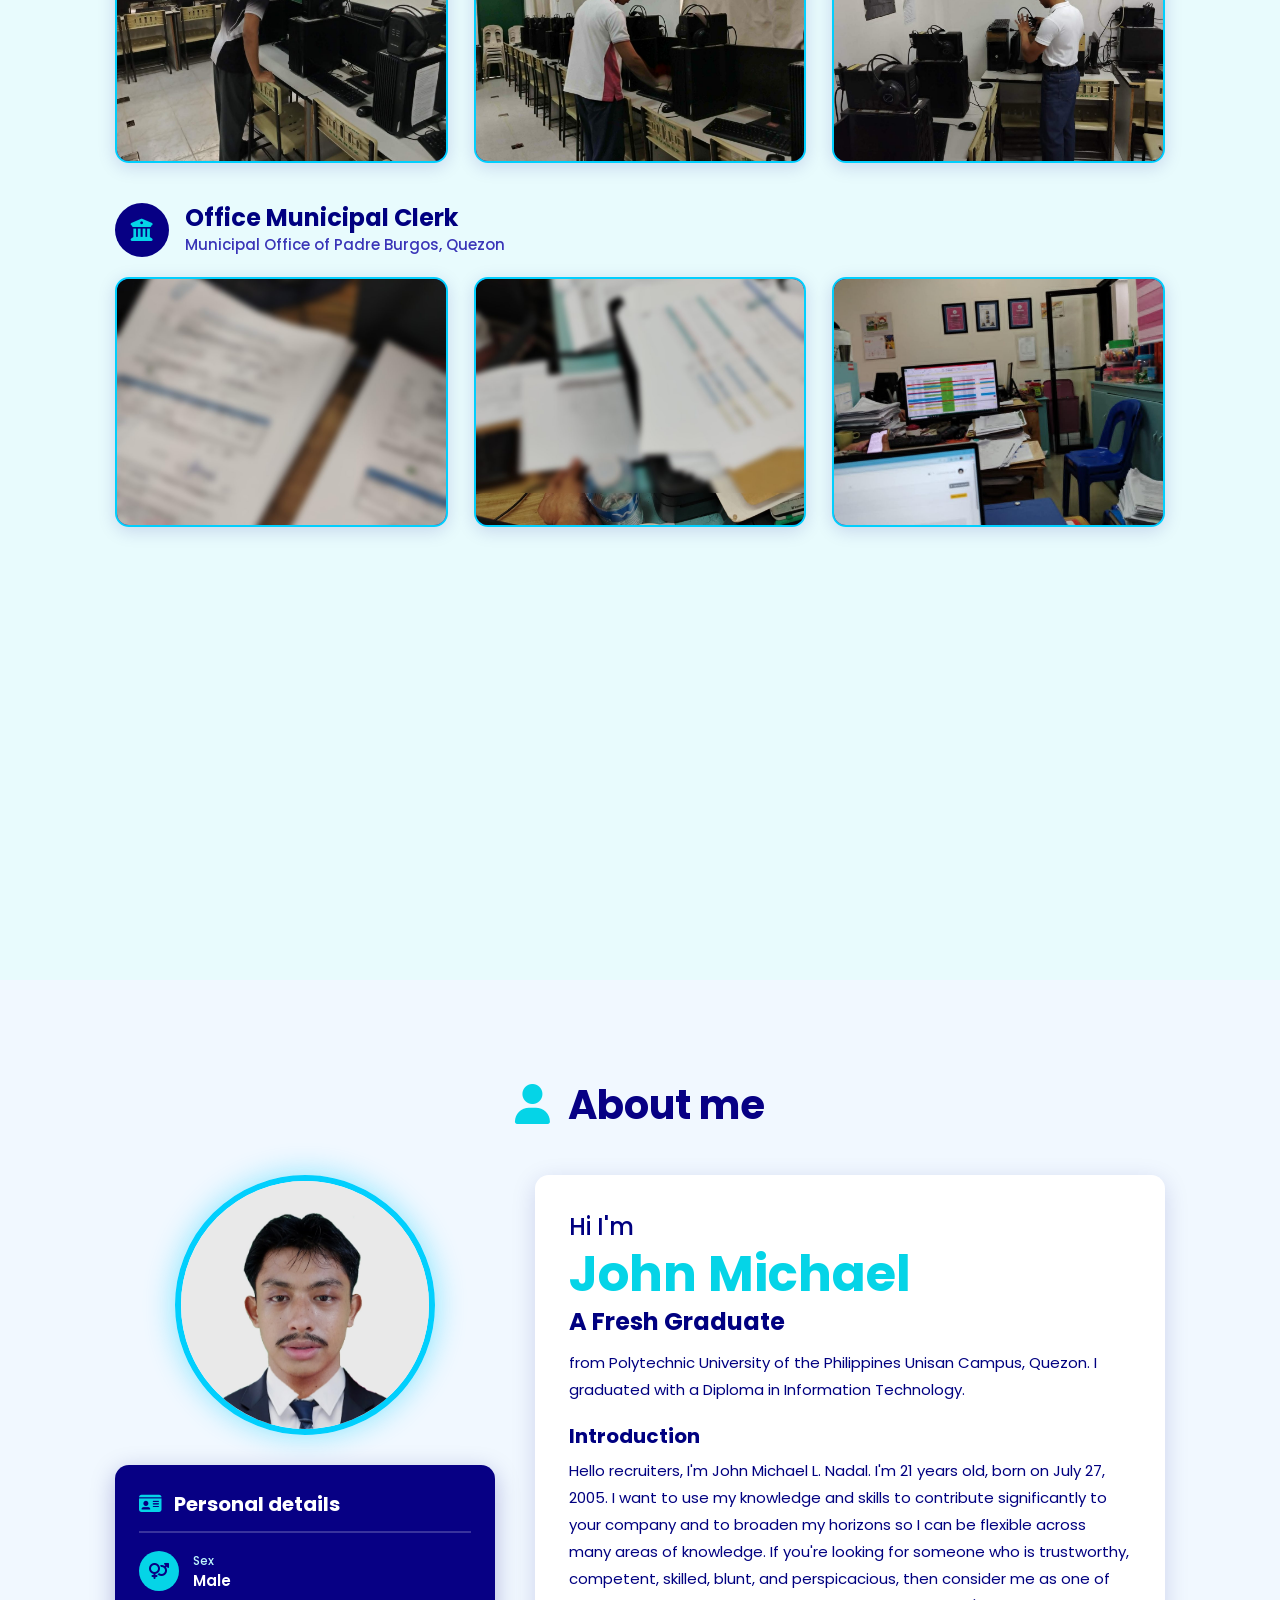
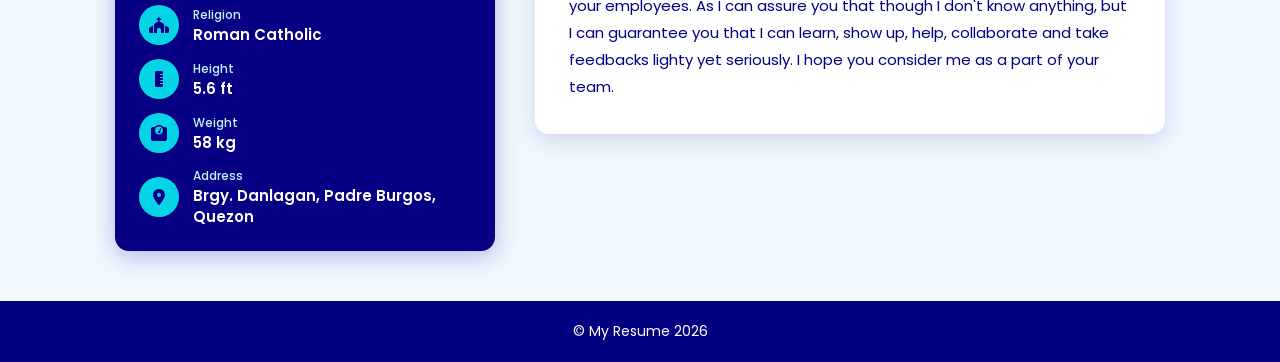
==== commit c199e930: "Updated Resume" ====
--- a/index.html
+++ b/index.html
@@ -18,6 +18,7 @@
             <a href="#home" class="active"><i class="fa-solid fa-house"></i> Home</a>
             <a href="#education"><i class="fa-solid fa-graduation-cap"></i> Education</a>
             <a href="#experience"><i class="fa-solid fa-briefcase"></i> Experience</a>
+            <a href="#gallery"><i class="fa-solid fa-images"></i> Gallery</a>
             <a href="#about"><i class="fa-solid fa-user"></i> About me</a>
         </nav>
     </header>
@@ -152,6 +153,79 @@
             </div>
         </section>
 
+        <section id="gallery" class="gallery">
+            <h2 class="section-title reveal"><i class="fa-solid fa-images"></i> Work Gallery</h2>
+            <div class="gallery-group reveal" data-caption="IT Intern - PUP Unisan Campus, Quezon">
+                <div class="group-head">
+                    <div class="group-icon"><i class="fa-solid fa-laptop-code"></i></div>
+                    <div>
+                        <h3>IT Intern</h3>
+                        <p>Polytechnic University of the Philippines Unisan Campus, Quezon</p>
+                    </div>
+                </div>
+                <div class="gallery-grid">
+                    <figure class="gallery-item reveal" tabindex="0" role="button" aria-label="View photo 1 of 3, IT Intern">
+                        <img class="focus-mid" src="it-intern-1.jpg" alt="Checking the connections of a computer in the computer laboratory" loading="lazy">
+                        <span class="zoom"><i class="fa-solid fa-expand"></i></span>
+                    </figure>
+                    <figure class="gallery-item reveal" tabindex="0" role="button" aria-label="View photo 2 of 3, IT Intern">
+                        <img class="focus-mid" src="it-intern-2.jpg" alt="Cleaning and servicing a computer unit in the computer laboratory" loading="lazy">
+                        <span class="zoom"><i class="fa-solid fa-expand"></i></span>
+                    </figure>
+                    <figure class="gallery-item reveal" tabindex="0" role="button" aria-label="View photo 3 of 3, IT Intern">
+                        <img class="focus-mid" src="it-intern-3.jpg" alt="Handling cables while working on a computer set in the computer laboratory" loading="lazy">
+                        <span class="zoom"><i class="fa-solid fa-expand"></i></span>
+                    </figure>
+                </div>
+            </div>
+            <div class="gallery-group reveal" data-caption="Office Municipal Clerk - Municipal Office of Padre Burgos, Quezon">
+                <div class="group-head">
+                    <div class="group-icon"><i class="fa-solid fa-building-columns"></i></div>
+                    <div>
+                        <h3>Office Municipal Clerk</h3>
+                        <p>Municipal Office of Padre Burgos, Quezon</p>
+                    </div>
+                </div>
+                <div class="gallery-grid">
+                    <figure class="gallery-item reveal" tabindex="0" role="button" aria-label="View photo 1 of 3, Municipal Office">
+                        <img class="focus-mid" src="municipal-clerk-1.jpg" alt="Stacks of tax declaration documents on the desk at the Municipal Office of Padre Burgos" loading="lazy">
+                        <span class="zoom"><i class="fa-solid fa-expand"></i></span>
+                    </figure>
+                    <figure class="gallery-item reveal" tabindex="0" role="button" aria-label="View photo 2 of 3, Municipal Office">
+                        <img class="focus-mid" src="municipal-clerk-2.jpg" alt="Workspace at the Municipal Office of Padre Burgos with documents, a keyboard and a hand holding a paper" loading="lazy">
+                        <span class="zoom"><i class="fa-solid fa-expand"></i></span>
+                    </figure>
+                    <figure class="gallery-item reveal" tabindex="0" role="button" aria-label="View photo 3 of 3, Municipal Office">
+                        <img class="focus-mid" src="municipal-clerk-3.jpg" alt="Office workspace at the Municipal Office of Padre Burgos with a desktop monitor, laptop and stacks of papers" loading="lazy">
+                        <span class="zoom"><i class="fa-solid fa-expand"></i></span>
+                    </figure>
+                </div>
+            </div>
+            <div class="gallery-group reveal" data-caption="Office Clerk - QPSTEMPC, Lucena City">
+                <div class="group-head">
+                    <div class="group-icon"><i class="fa-solid fa-folder-open"></i></div>
+                    <div>
+                        <h3>Office Clerk</h3>
+                        <p>QPSTEMPC, Lucena City</p>
+                    </div>
+                </div>
+                <div class="gallery-grid">
+                    <figure class="gallery-item reveal" tabindex="0" role="button" aria-label="View photo 1 of 3, QPSTEMPC">
+                        <img class="focus-low" src="qpstempc-1.jpg" alt="Office team at QPSTEMPC seated at a long desk with their supervisor standing behind them" loading="lazy">
+                        <span class="zoom"><i class="fa-solid fa-expand"></i></span>
+                    </figure>
+                    <figure class="gallery-item reveal" tabindex="0" role="button" aria-label="View photo 2 of 3, QPSTEMPC">
+                        <img src="qpstempc-2.jpg" alt="Office team at QPSTEMPC working at tables with stacks of documents" loading="lazy">
+                        <span class="zoom"><i class="fa-solid fa-expand"></i></span>
+                    </figure>
+                    <figure class="gallery-item reveal" tabindex="0" role="button" aria-label="View photo 3 of 3, QPSTEMPC">
+                        <img src="qpstempc-3.jpg" alt="Collage of document filing work at QPSTEMPC: punching, cutting and stacking records" loading="lazy">
+                        <span class="zoom"><i class="fa-solid fa-expand"></i></span>
+                    </figure>
+                </div>
+            </div>
+        </section>
+
         <section id="about" class="about">
             <h2 class="section-title reveal"><i class="fa-solid fa-user"></i> About me</h2>
             <div class="about-container">
@@ -184,6 +258,14 @@
         <p>&copy; My Resume 2026</p>
     </footer>
 
+    <div class="lightbox" id="lightbox" aria-hidden="true">
+        <button class="lightbox-close" id="lightboxClose" type="button" aria-label="Close photo"><i class="fa-solid fa-xmark"></i></button>
+        <figure>
+            <img id="lightboxImg" src="" alt="">
+            <figcaption id="lightboxCaption"></figcaption>
+        </figure>
+    </div>
+
     <button class="to-top" id="toTop" type="button" aria-label="Back to top"><i class="fa-solid fa-arrow-up"></i></button>
 
     <script src="index.js"></script>
--- a/resume.css
+++ b/resume.css
@@ -494,6 +494,188 @@
     margin-bottom: 0.7rem;
 }
 
+.gallery {
+    background: #e8fbfd;
+    min-height: auto;
+}
+
+.gallery-grid {
+    display: grid;
+    grid-template-columns: repeat(auto-fit, minmax(28rem, 1fr));
+    gap: 2.6rem;
+    max-width: 120rem;
+    margin: 0 auto;
+}
+
+.gallery-item {
+    position: relative;
+    overflow: hidden;
+    border-radius: 1.4rem;
+    aspect-ratio: 4 / 3;
+    cursor: pointer;
+    background: linear-gradient(135deg, var(--navy), #1a1fb8);
+    border: 0.2rem solid var(--ring);
+    box-shadow: 0 0.4rem 1.8rem rgba(7, 0, 132, 0.15);
+    transition: transform 0.3s ease, box-shadow 0.3s ease;
+}
+
+.gallery-item img {
+    width: 100%;
+    height: 100%;
+    object-fit: cover;
+    transition: transform 0.6s ease;
+}
+
+.gallery-item:hover img,
+.gallery-item:focus-visible img {
+    transform: scale(1.08);
+}
+
+.gallery-item.reveal.visible:hover {
+    transform: translateY(-0.8rem);
+    box-shadow: 0 1rem 2.8rem rgba(7, 0, 132, 0.3);
+}
+
+.gallery-group {
+    max-width: 120rem;
+    margin: 0 auto 4rem;
+}
+
+.group-head {
+    display: flex;
+    align-items: center;
+    gap: 1.6rem;
+    margin-bottom: 2rem;
+}
+
+.group-icon {
+    flex-shrink: 0;
+    width: 5.4rem;
+    height: 5.4rem;
+    border-radius: 50%;
+    display: flex;
+    justify-content: center;
+    align-items: center;
+    font-size: 2.2rem;
+    background: var(--navy);
+    color: var(--cyan);
+}
+
+.group-head h3 {
+    font-size: 2.4rem;
+    line-height: 1.2;
+}
+
+.group-head p {
+    font-size: 1.5rem;
+    font-weight: 500;
+    color: #3a35b8;
+}
+
+.gallery-item img.focus-mid {
+    object-position: center 55%;
+}
+
+.gallery-item img.focus-low {
+    object-position: center 70%;
+}
+
+.gallery-item .zoom {
+    position: absolute;
+    right: 1.4rem;
+    bottom: 1.4rem;
+    width: 4.2rem;
+    height: 4.2rem;
+    border-radius: 50%;
+    display: flex;
+    justify-content: center;
+    align-items: center;
+    font-size: 1.6rem;
+    background: var(--cyan);
+    color: var(--navy);
+    opacity: 0;
+    transform: scale(0.7);
+    transition: opacity 0.3s ease, transform 0.3s ease;
+}
+
+.gallery-item:hover .zoom,
+.gallery-item:focus-visible .zoom {
+    opacity: 1;
+    transform: scale(1);
+}
+
+.lightbox {
+    position: fixed;
+    inset: 0;
+    display: flex;
+    justify-content: center;
+    align-items: center;
+    padding: 4rem 2rem;
+    background: rgba(3, 0, 60, 0.9);
+    opacity: 0;
+    visibility: hidden;
+    transition: opacity 0.3s ease, visibility 0.3s ease;
+    z-index: 200;
+}
+
+.lightbox.open {
+    opacity: 1;
+    visibility: visible;
+}
+
+.lightbox figure {
+    max-width: 100rem;
+    max-height: 100%;
+    display: flex;
+    flex-direction: column;
+    align-items: center;
+    transform: scale(0.92);
+    transition: transform 0.3s ease;
+}
+
+.lightbox.open figure {
+    transform: scale(1);
+}
+
+.lightbox img {
+    max-width: 100%;
+    max-height: 75vh;
+    object-fit: contain;
+    border-radius: 1rem;
+    border: 0.4rem solid var(--ring);
+}
+
+.lightbox figcaption {
+    margin-top: 1.6rem;
+    color: var(--white);
+    font-size: 1.6rem;
+    text-align: center;
+}
+
+.lightbox-close {
+    position: absolute;
+    top: 2rem;
+    right: 2rem;
+    width: 4.8rem;
+    height: 4.8rem;
+    border: 0;
+    border-radius: 50%;
+    background: var(--cyan);
+    color: var(--navy);
+    font-size: 2rem;
+    cursor: pointer;
+    transition: transform 0.3s ease;
+}
+
+.lightbox-close i {
+    font-family: 'Font Awesome 6 Free';
+    font-weight: 900;
+}
+
+.lightbox-close:hover {
+    transform: rotate(90deg) scale(1.1);
+}
+
 .about {
     background: var(--soft);
 }
@@ -600,8 +782,7 @@
 }
 
 .info-box {
-    margin-top: 5rem;
-    background-color: white;
+    background: var(--white);
     border-radius: 1.4rem;
     padding: 3.4rem;
     box-shadow: 0 0.6rem 2.4rem rgba(7, 0, 132, 0.15);
@@ -779,7 +960,7 @@
     }
 
     nav.open {
-        max-height: 30rem;
+        max-height: 36rem;
         opacity: 1;
     }
 
@@ -1008,6 +1189,48 @@
     }
 }
 
+@media (max-width: 600px) {
+    .gallery-grid {
+        grid-template-columns: 1fr;
+    }
+
+    .lightbox {
+        padding: 6rem 1rem 2rem;
+    }
+
+    .lightbox-close {
+        top: 1rem;
+        right: 1rem;
+        width: 4.2rem;
+        height: 4.2rem;
+    }
+}
+
+@media (max-width: 600px) {
+    .group-icon {
+        width: 4.4rem;
+        height: 4.4rem;
+        font-size: 1.8rem;
+    }
+
+    .group-head h3 {
+        font-size: 2rem;
+    }
+
+    .group-head p {
+        font-size: 1.3rem;
+    }
+
+    .gallery-item .zoom {
+        opacity: 1;
+        transform: scale(1);
+        width: 3.6rem;
+        height: 3.6rem;
+        right: 1rem;
+        bottom: 1rem;
+    }
+}
+
 @media (max-width: 360px) {
     .resume .home-content h1 {
         font-size: 2.6rem;
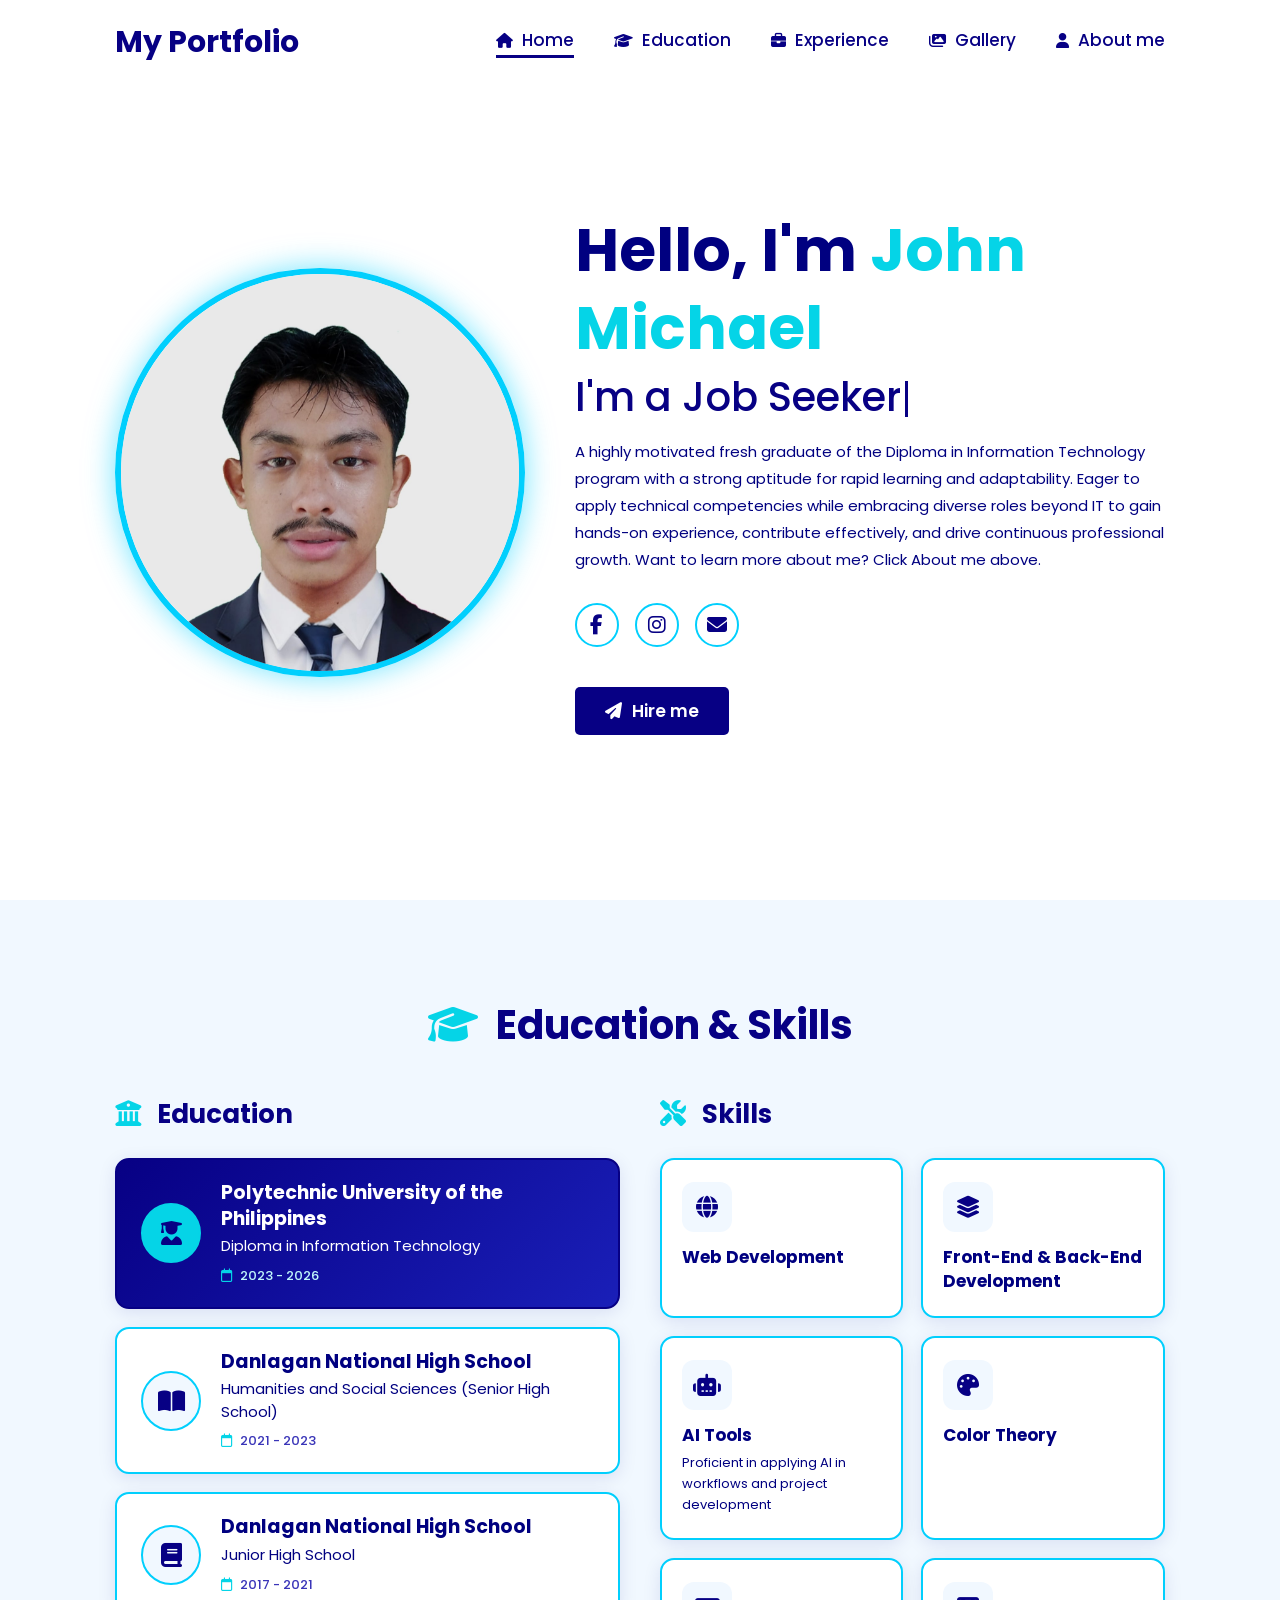
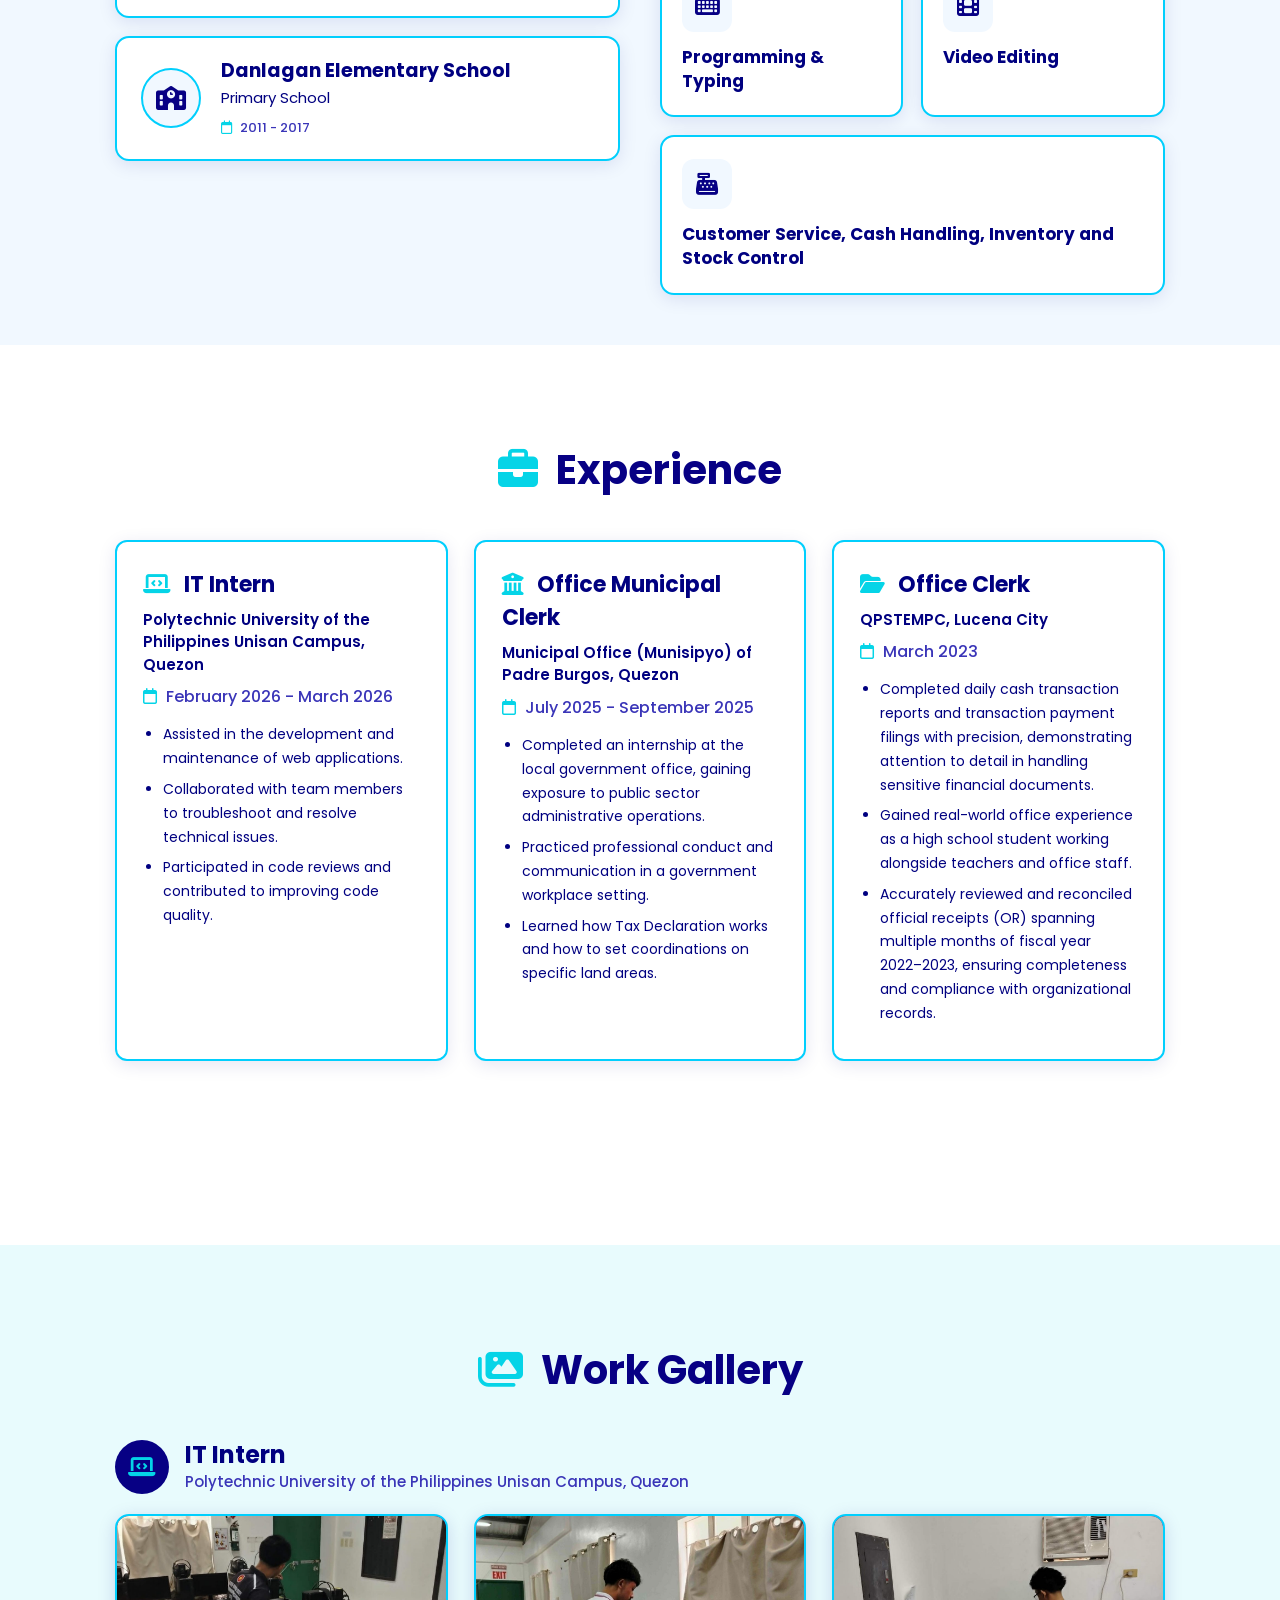
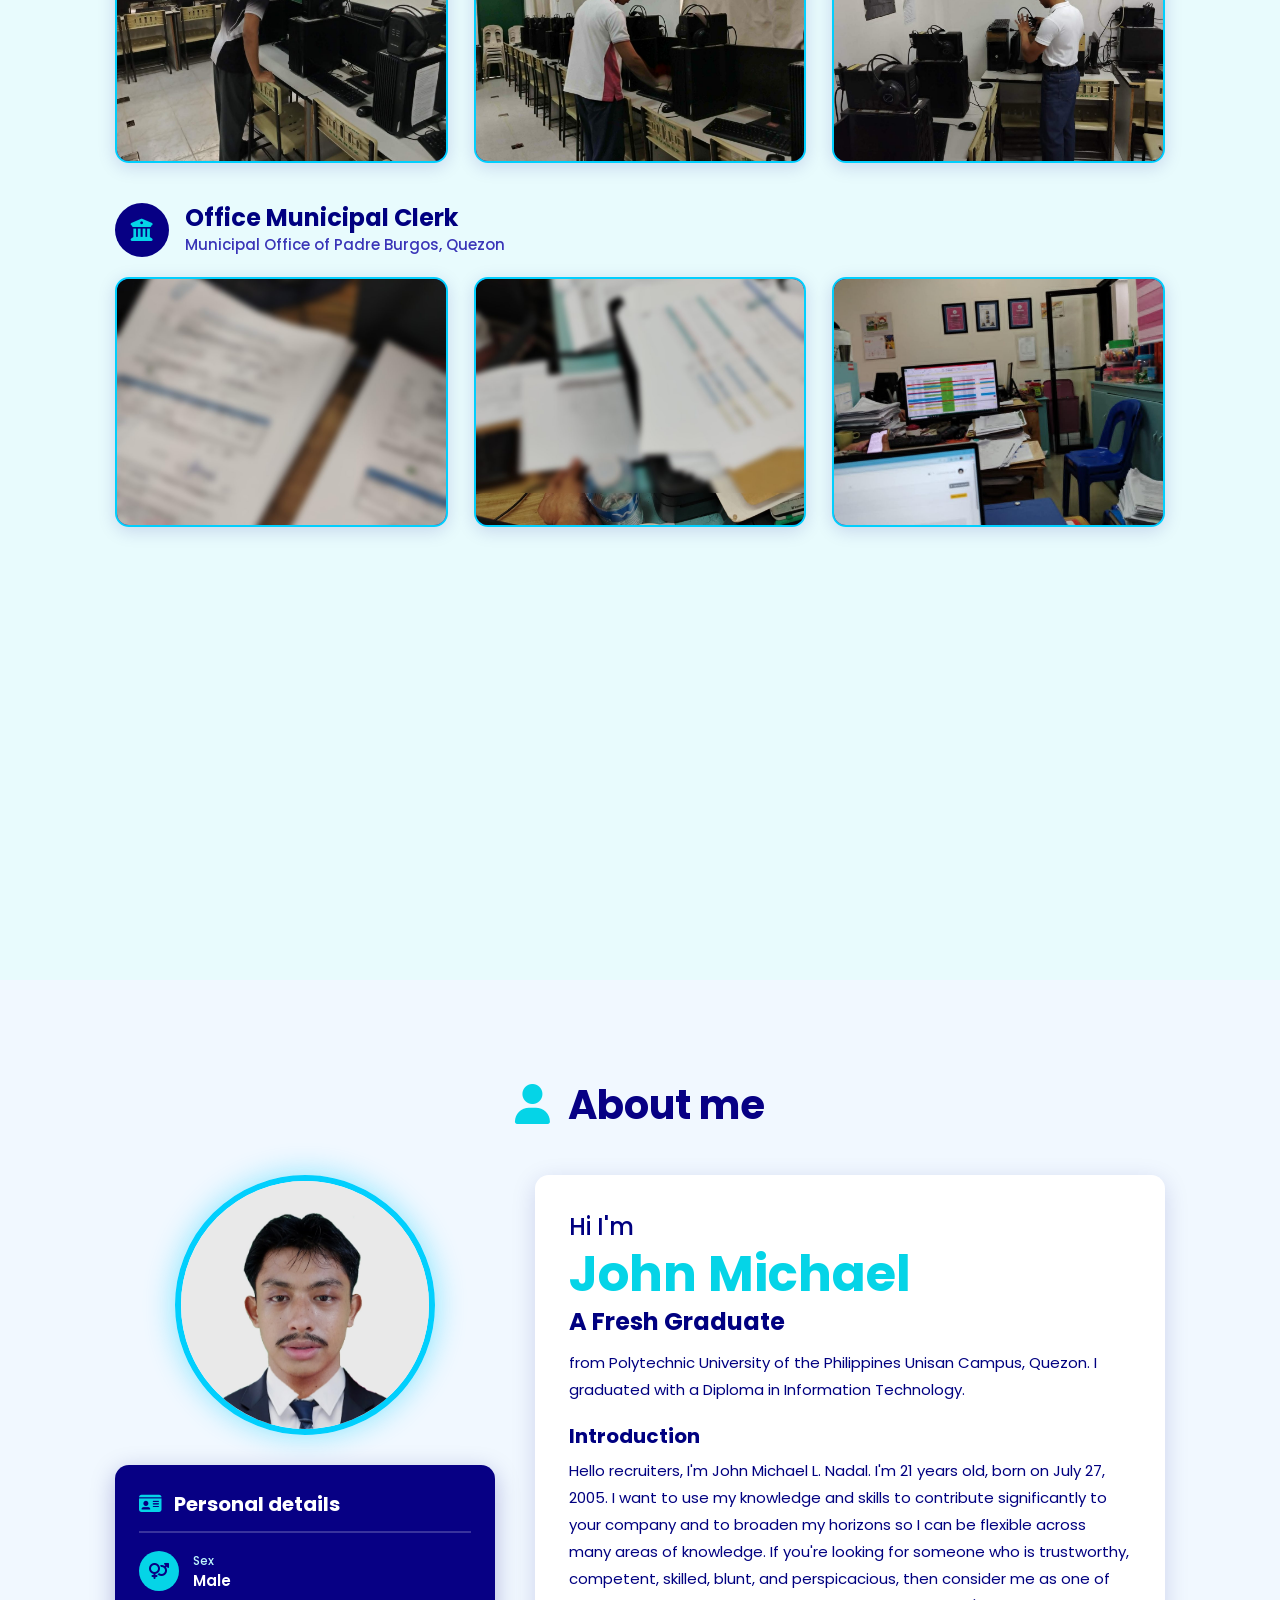
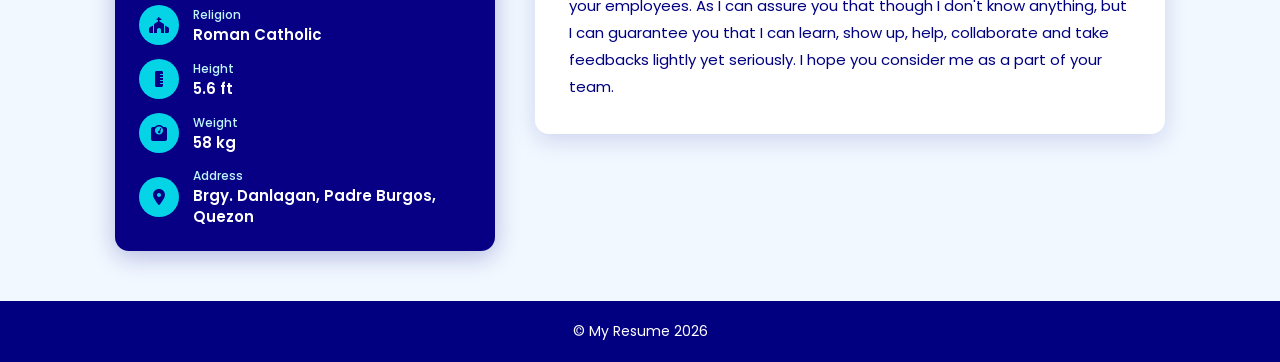
==== commit ded74e5f: "Updated Resume" ====
--- a/index.html
+++ b/index.html
@@ -248,7 +248,7 @@
                     <h3>A Fresh Graduate</h3>
                     <p>from Polytechnic University of the Philippines Unisan Campus, Quezon. I graduated with a Diploma in Information Technology.</p>
                     <h4>Introduction</h4>
-                    <p>Hello recruiters, I'm John Michael L. Nadal. I'm 21 years old, born on July 27, 2005. I want to use my knowledge and skills to contribute significantly to your company and to broaden my horizons so I can be flexible across many areas of knowledge. If you're looking for someone who is trustworthy, competent, skilled, blunt, and perspicacious, then consider me as one of your employees. As I can assure you that though I don't know anything, but I can guarantee you that I can learn, show up, help, collaborate and take feedbacks lighty yet seriously. I hope you consider me as a part of your team.</p>
+                    <p>Hello recruiters, I'm John Michael L. Nadal. I'm 21 years old, born on July 27, 2005. I want to use my knowledge and skills to contribute significantly to your company and to broaden my horizons so I can be flexible across many areas of knowledge. If you're looking for someone who is trustworthy, competent, skilled, blunt, and perspicacious, then consider me as one of your employees. As I can assure you that though I don't know anything, but I can guarantee you that I can learn, show up, help, collaborate and take feedbacks lightly yet seriously. I hope you consider me as a part of your team.</p>
                 </div>
             </div>
         </section>
